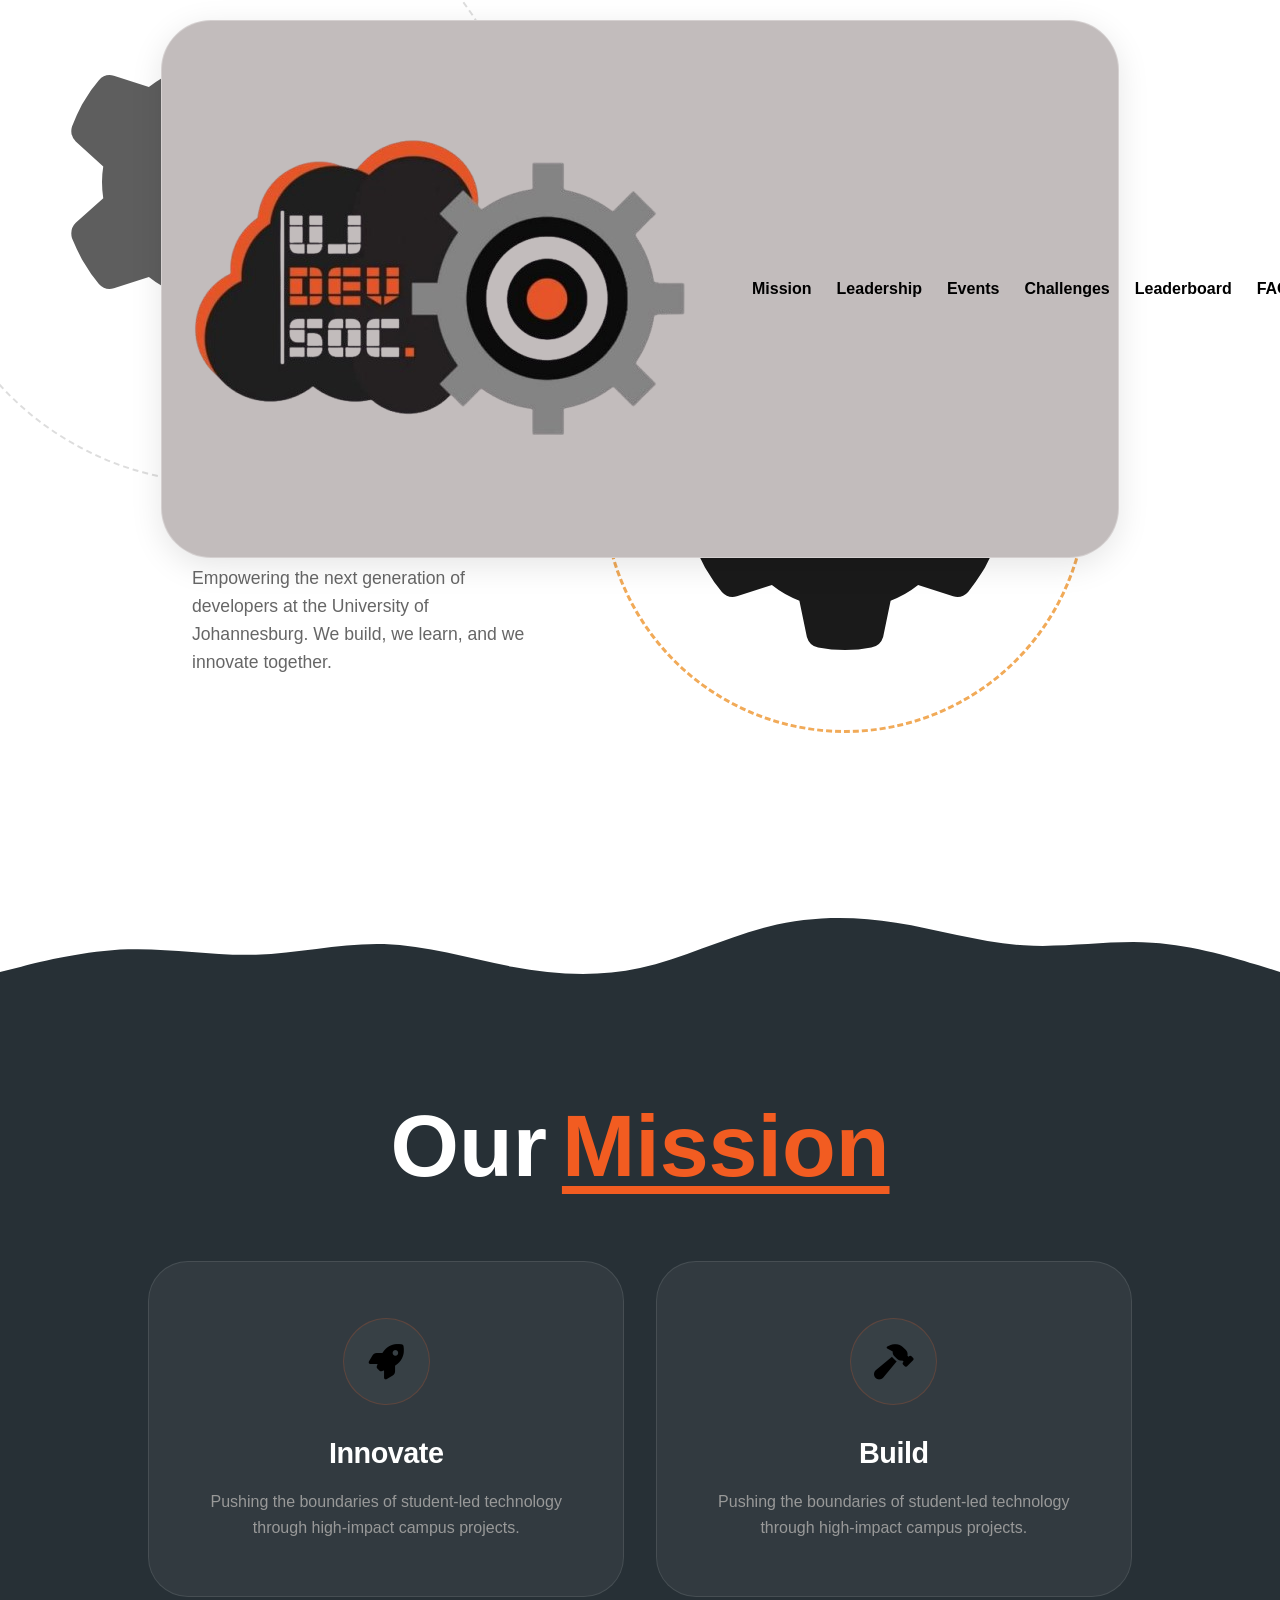
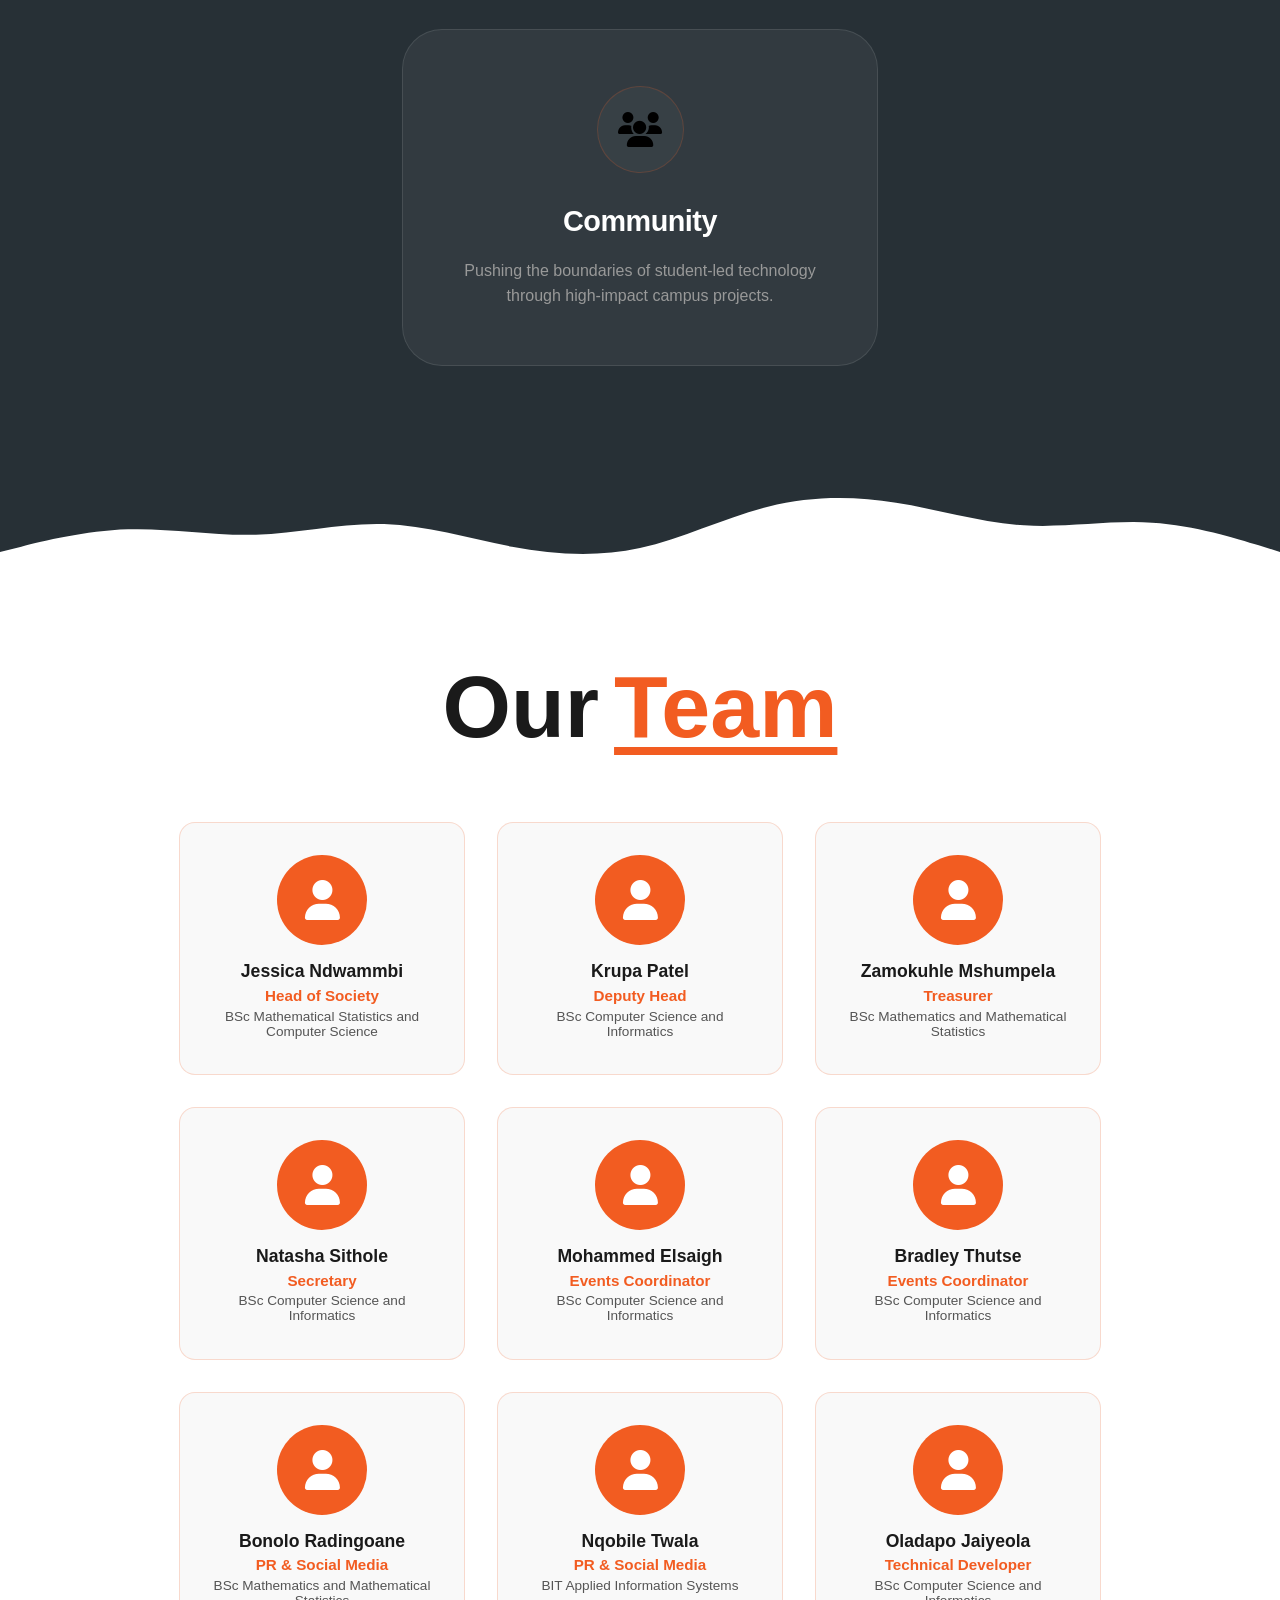
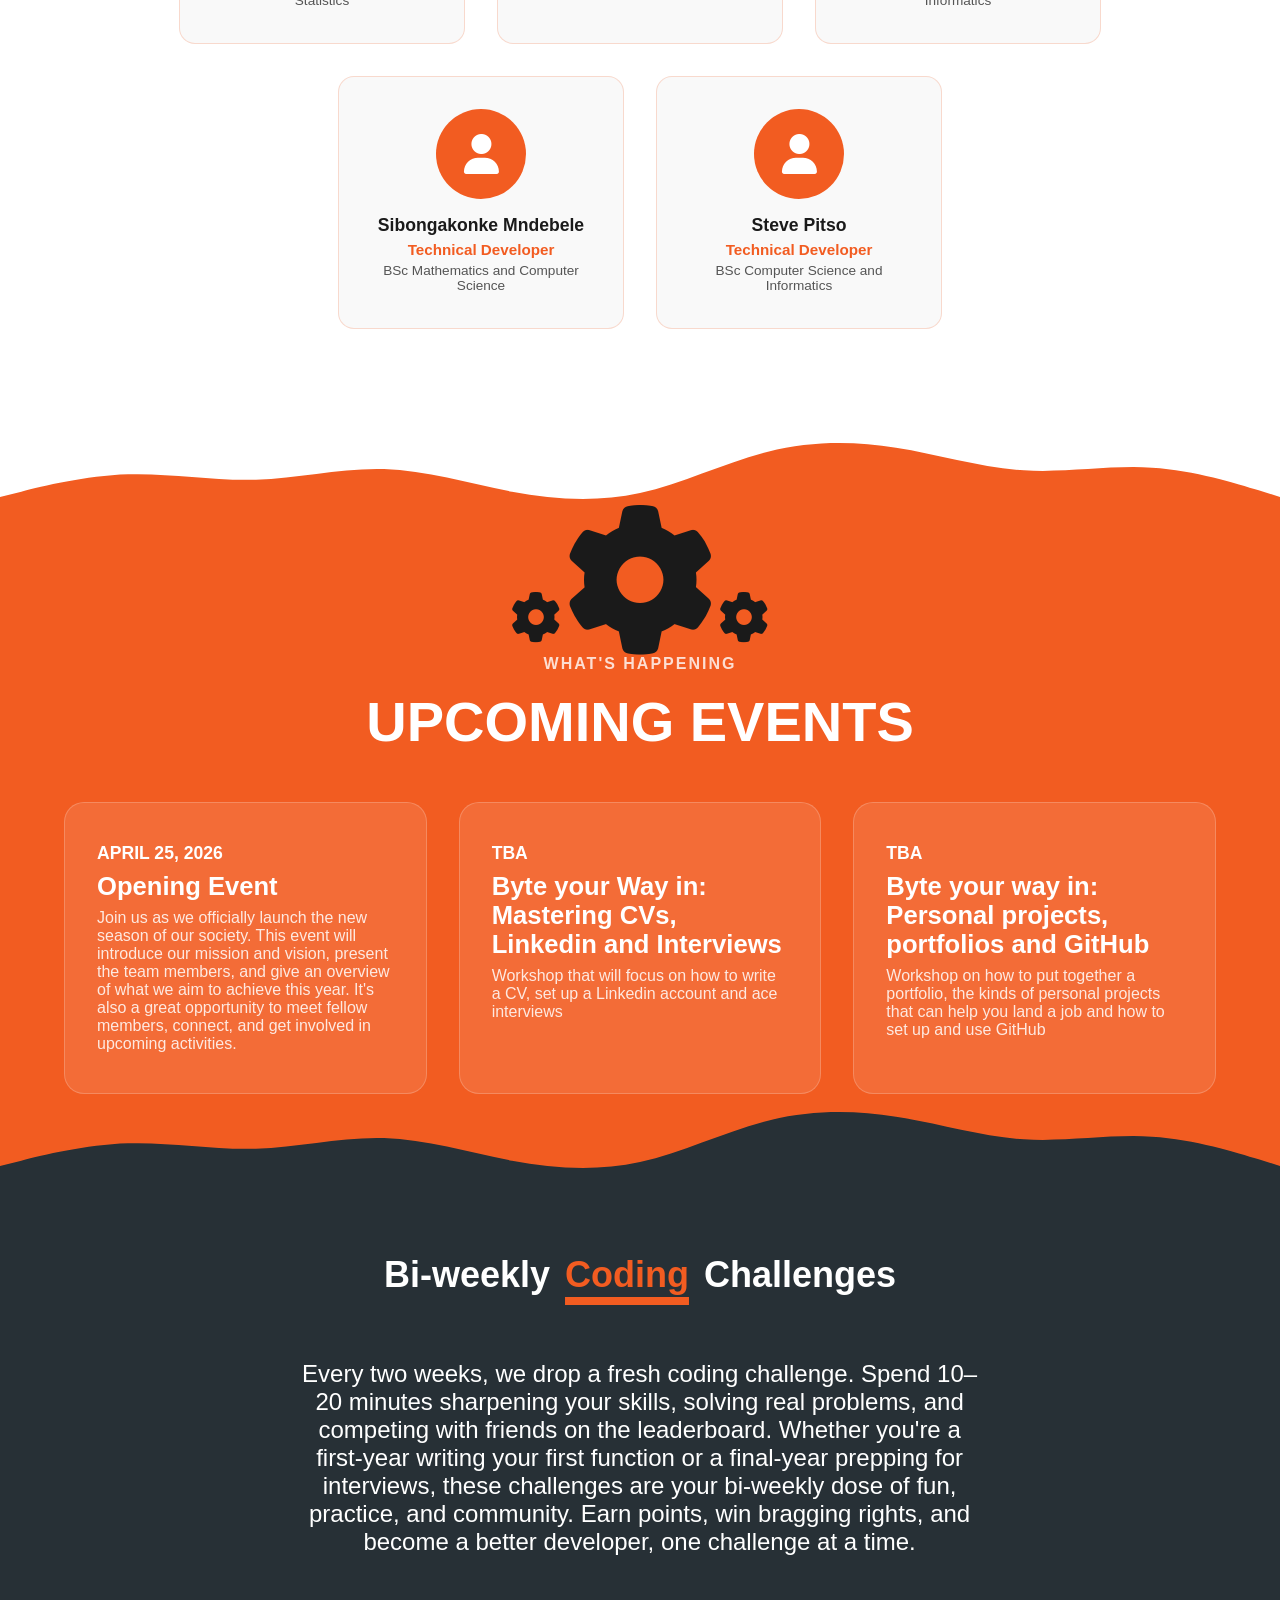
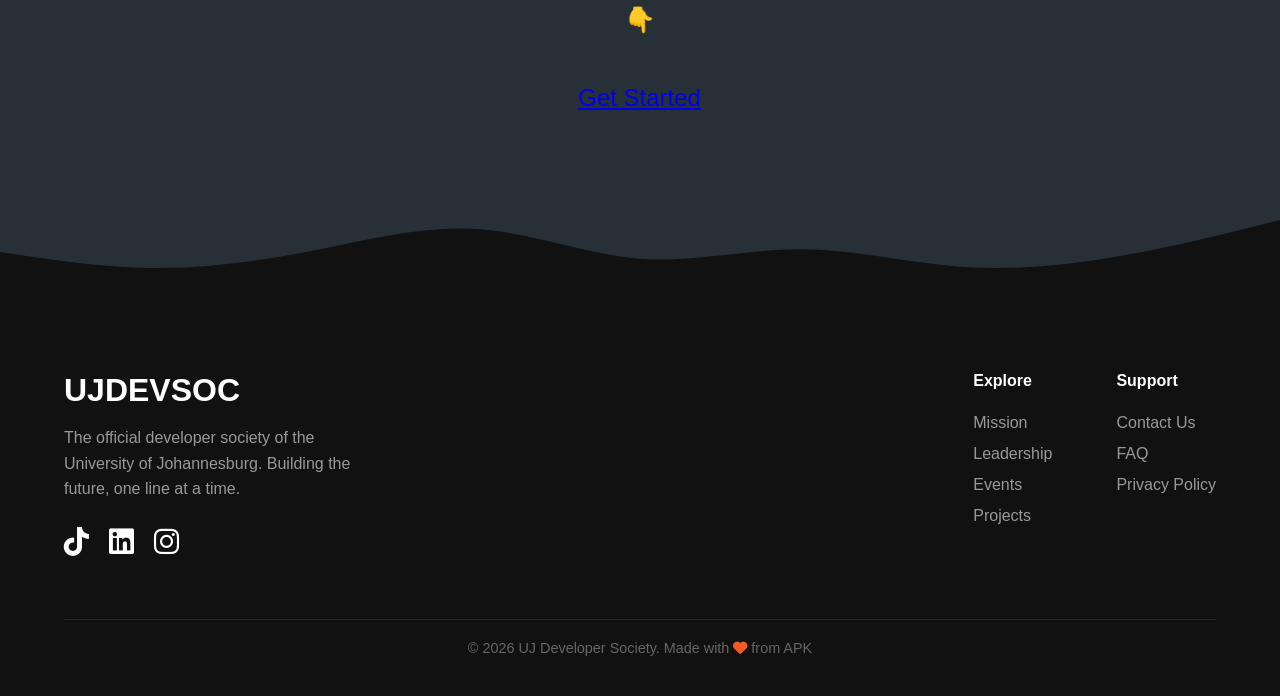
==== index.html @ db9f5141 "Move js files into js folder, fix mobile menu bug" ====
<!DOCTYPE html>
<html lang="en">
<head>
    <meta charset="UTF-8">
    <meta name="viewport" content="width=device-width, initial-scale=1.0">
    <link rel="stylesheet" href="style.css">
    <link rel="stylesheet" href="navbar.css">
    <link rel="stylesheet" href="ujds-gears-animation.css">
    <link rel="stylesheet" href="ujds-Scroll-Reveal.css">
    <link rel="stylesheet" href="https://cdnjs.cloudflare.com/ajax/libs/font-awesome/6.5.1/css/all.min.css">
    <title>Home | UJ Developer Society</title>
    <link rel="apple-touch-icon" sizes="180x180" href="./img/favicon/apple-touch-icon.png">
    <link rel="icon" type="image/png" sizes="32x32" href="./img/favicon/favicon-32x32.png">
    <link rel="icon" type="image/png" sizes="16x16" href="./img/favicon/favicon-16x16.png">
    <link rel="manifest" href="./img/favicon/site.webmanifest">
</head>
<body>
    <section class="hero-section">

        <div class="navbar-container">
            <nav class="nav-bar">
                <div class="logo">
                    <img class="logo-img" src="img/logo_bg.png">
                </div>
                <ul class="nav-links">
                    <li><a href="#mission">Mission</a></li>
                    <li><a href="#leadership">Leadership</a></li>
                    <li><a href="#events">Events</a></li>
                    <li><a href="#Challenges">Challenges</a></li>
                    <li><a href="leaderboard.html">Leaderboard</a></li>
                    <li><a href="#FAQ">FAQ</a></li>
                </ul>
                <div class="nav-btn-cta"><a href="https://forms.gle/LTPUjhzgAaWvZuCh8" target="_blank">Join Us</a></div>
                <div class="nav-toggle" id="navToggle" aria-label="Toggle navigation" aria-expanded="false">
                    <span></span>
                    <span></span>
                    <span></span>
                </div>
            </nav>
            <div class="mobile-menu" id="mobileMenu" aria-hidden="true">
                <a href="#mission">Mission</a>
                <a href="#leadership">Leadership</a>
                <a href="#events">Events</a>
                <a href="#Challenges">Challenges</a>
                <a href="leaderboard.html">Leaderboard</a>
                <a href="#FAQ">FAQ</a>
                <a href="https://forms.gle/LTPUjhzgAaWvZuCh8" target="_blank" class="mobile-cta">Join Us</a>
            </div>
        </div>

        <div class="hero-contents">
            <div class="gear-icon-one header-text-container reveal reveal-left reveal-delay-3">
                <div class="gear-icon-container-one spin-slow reverse">
                    <i class="fa-solid fa-gear fa-gear-one spin-fast"></i>
                </div>
            </div>

            <div class="header-text-container">
                <div class="headers">
                    <div class="header-text UJ header-text-container reveal reveal-left reveal-delay-2">UJ</div>
                    <div class="header-text DEV header-text-container reveal reveal-left reveal-delay-3">DEV</div>
                    <div class="header-text SEC header-text-container reveal reveal-left reveal-delay-4">SOC.</div>
                </div>
                <div class="paragraph-container header-text-container reveal reveal-bottom reveal-delay-2">
                    <p>
                        Empowering the next generation of developers at the University
                        of Johannesburg. We build, we learn, and we innovate together.
                    </p>
                </div>
            </div>

            <div class="gear-icon header-text-container reveal reveal-right reveal-delay-4">
                <div class="gear-icon-container spin-slow">
                    <i class="fa-solid fa-gear spin-slow"></i>
                </div>
            </div>
        </div>

    </section>

    <!-- Wave: Hero to Mission -->
    <div style="background:#ffffff; line-height:0; display:block; margin:0; padding:0;">
        <svg xmlns="http://www.w3.org/2000/svg" viewBox="0 0 1440 320" preserveAspectRatio="none" style="display:block; width:100%; height:80px;">
           <path fill="#273036" fill-opacity="1" d="M0,288L24,266.7C48,245,96,203,144,197.3C192,192,240,224,288,218.7C336,213,384,171,432,176C480,181,528,235,576,266.7C624,299,672,309,720,272C768,235,816,149,864,106.7C912,64,960,64,1008,90.7C1056,117,1104,171,1152,181.3C1200,192,1248,160,1296,170.7C1344,181,1392,235,1416,261.3L1440,288L1440,320L1416,320C1392,320,1344,320,1296,320C1248,320,1200,320,1152,320C1104,320,1056,320,1008,320C960,320,912,320,864,320C816,320,768,320,720,320C672,320,624,320,576,320C528,320,480,320,432,320C384,320,336,320,288,320C240,320,192,320,144,320C96,320,48,320,24,320L0,320Z">
           </path>        
        </svg>
    </div>


    
    <!-- Mission Section -->
    <section class="mission-section" id="mission">
        <div class="orange-ring-1"></div>
        <div class="title-container">
            <div class="OUR">Our</div>
            <div class="MISSION">Mission</div>
        </div>
        <div class="mission-container header-text-container reveal reveal-left reveal-delay-2">
            <div class="card-circle">
                <div class="rocket-icon-container"><i class="fas fa-rocket"></i></div>
                <h4 class="title-text-container">Innovate</h4>
                <p class="card-contents-text">Pushing the boundaries of student-led technology through high-impact campus projects.</p>
            </div>
            <div class="card-circle">
                <div class="rocket-icon-container"><i class="fas fa-hammer"></i></div>
                <h4 class="title-text-container">Build</h4>
                <p class="card-contents-text">Pushing the boundaries of student-led technology through high-impact campus projects.</p>
            </div>
            <div class="card-circle">
                <div class="rocket-icon-container"><i class="fas fa-users"></i></div>
                <h4 class="title-text-container">Community</h4>
                <p class="card-contents-text">Pushing the boundaries of student-led technology through high-impact campus projects.</p>
            </div>
        </div>
        <div class="orange-ring-2"></div>
    </section>

    <!-- Wave: Mission to Leadership -->
    <div style="background:#273036; line-height:0; display:block; margin:0; padding:0;">
        <svg xmlns="http://www.w3.org/2000/svg" viewBox="0 0 1440 320" preserveAspectRatio="none" style="display:block; width:100%; height:80px;">
           <path fill="#ffffff" fill-opacity="1" d="M0,288L24,266.7C48,245,96,203,144,197.3C192,192,240,224,288,218.7C336,213,384,171,432,176C480,181,528,235,576,266.7C624,299,672,309,720,272C768,235,816,149,864,106.7C912,64,960,64,1008,90.7C1056,117,1104,171,1152,181.3C1200,192,1248,160,1296,170.7C1344,181,1392,235,1416,261.3L1440,288L1440,320L1416,320C1392,320,1344,320,1296,320C1248,320,1200,320,1152,320C1104,320,1056,320,1008,320C960,320,912,320,864,320C816,320,768,320,720,320C672,320,624,320,576,320C528,320,480,320,432,320C384,320,336,320,288,320C240,320,192,320,144,320C96,320,48,320,24,320L0,320Z"></path>
        </svg>
    </div>

    <!-- Leadership Section -->
    <section class="leadership-section" id="leadership">
        <div class="title-container">
            <div class="OUR-DARK">Our</div>
            <div class="MISSION">Team</div>
        </div>
        <div class="leadership-grid">
            <div class="leader-card">
                <div class="leader-avatar"><i class="fas fa-user"></i></div>
                <h3 class="leader-name">Jessica Ndwammbi</h3>
                <p class="leader-role">Head of Society</p>
                <p class="leader-degree">BSc Mathematical Statistics and Computer Science</p>
            </div>
            <div class="leader-card">
                <div class="leader-avatar"><i class="fas fa-user"></i></div>
                <h3 class="leader-name">Krupa Patel</h3>
                <p class="leader-role">Deputy Head</p>
                <p class="leader-degree">BSc Computer Science and Informatics</p>
            </div>
            <div class="leader-card">
                <div class="leader-avatar"><i class="fas fa-user"></i></div>
                <h3 class="leader-name">Zamokuhle Mshumpela</h3>
                <p class="leader-role">Treasurer</p>
                <p class="leader-degree">BSc Mathematics and Mathematical Statistics</p>
            </div>
            <div class="leader-card">
                <div class="leader-avatar"><i class="fas fa-user"></i></div>
                <h3 class="leader-name">Natasha Sithole</h3>
                <p class="leader-role">Secretary</p>
                <p class="leader-degree">BSc Computer Science and Informatics</p>
            </div>
            <div class="leader-card">
                <div class="leader-avatar"><i class="fas fa-user"></i></div>
                <h3 class="leader-name">Mohammed Elsaigh</h3>
                <p class="leader-role">Events Coordinator</p>
                <p class="leader-degree">BSc Computer Science and Informatics</p>
            </div>
            <div class="leader-card">
                <div class="leader-avatar"><i class="fas fa-user"></i></div>
                <h3 class="leader-name">Bradley Thutse</h3>
                <p class="leader-role">Events Coordinator</p>
                <p class="leader-degree">BSc Computer Science and Informatics</p>
            </div>
            <div class="leader-card">
                <div class="leader-avatar"><i class="fas fa-user"></i></div>
                <h3 class="leader-name">Bonolo Radingoane</h3>
                <p class="leader-role">PR & Social Media</p>
                <p class="leader-degree">BSc Mathematics and Mathematical Statistics</p>
            </div>
            <div class="leader-card">
                <div class="leader-avatar"><i class="fas fa-user"></i></div>
                <h3 class="leader-name">Nqobile Twala</h3>
                <p class="leader-role">PR & Social Media</p>
                <p class="leader-degree">BIT Applied Information Systems</p>
            </div>
            <div class="leader-card">
                <div class="leader-avatar"><i class="fas fa-user"></i></div>
                <h3 class="leader-name">Oladapo Jaiyeola</h3>
                <p class="leader-role">Technical Developer</p>
                <p class="leader-degree">BSc Computer Science and Informatics</p>
            </div>
            <div class="leader-card">
                <div class="leader-avatar"><i class="fas fa-user"></i></div>
                <h3 class="leader-name">Sibongakonke Mndebele</h3>
                <p class="leader-role">Technical Developer</p>
                <p class="leader-degree">BSc Mathematics and Computer Science</p>
            </div>
            <div class="leader-card">
                <div class="leader-avatar"><i class="fas fa-user"></i></div>
                <h3 class="leader-name">Steve Pitso</h3>
                <p class="leader-role">Technical Developer</p>
                <p class="leader-degree">BSc Computer Science and Informatics</p>
            </div>
        </div>
    </section>

    <!-- Wave: Leadership to Events -->
    <div style="background:#ffffff; line-height:0; display:block; margin:0; padding:0;">
        <svg xmlns="http://www.w3.org/2000/svg" viewBox="0 0 1440 320" preserveAspectRatio="none" style="display:block; width:100%; height:80px;">
            <path fill="#f25c21" fill-opacity="1" d="M0,288L24,266.7C48,245,96,203,144,197.3C192,192,240,224,288,218.7C336,213,384,171,432,176C480,181,528,235,576,266.7C624,299,672,309,720,272C768,235,816,149,864,106.7C912,64,960,64,1008,90.7C1056,117,1104,171,1152,181.3C1200,192,1248,160,1296,170.7C1344,181,1392,235,1416,261.3L1440,288L1440,320L1416,320C1392,320,1344,320,1296,320C1248,320,1200,320,1152,320C1104,320,1056,320,1008,320C960,320,912,320,864,320C816,320,768,320,720,320C672,320,624,320,576,320C528,320,480,320,432,320C384,320,336,320,288,320C240,320,192,320,144,320C96,320,48,320,24,320L0,320Z"></path>       
         </svg>
    </div>


      

    <!-- Events Section -->
    <section class="events-section" id="events">
        <i class="fa-solid fa-gear event-gear gear-sm spin-fast"></i>
        <i class="fa-solid fa-gear event-gear gear-md spin-fast"></i>
        <i class="fa-solid fa-gear event-gear gear-sm spin-fast"></i>

        <span class="section-tag">What's happening</span>
        <h2 style="font-size: 3.5rem; font-weight: 900; margin-bottom: 1rem;">UPCOMING EVENTS</h2>

        <div class="events-grid header-text-container reveal reveal-right reveal-delay-2">
            <div class="event-card">
                <p class="event-date">APRIL 25, 2026</p>
                <h3 class="event-title">Opening Event</h3>
                <p class="event-description">Join us as we officially launch the new season of our society. This event will introduce our mission and vision, present the team members, and give an overview of what we aim to achieve this year. It's also a great opportunity to meet fellow members, connect, and get involved in upcoming activities.</p>
            </div>
            <div class="event-card">
                <p class="event-date">TBA</p>
                <h3 class="event-title">Byte your Way in: Mastering CVs, Linkedin and Interviews</h3>
                <p class="event-description">Workshop that will focus on how to write a CV, set up a Linkedin account and ace interviews</p>
            </div>
            <div class="event-card">
                <p class="event-date">TBA</p>
                <h3 class="event-title">Byte your way in: Personal projects, portfolios and GitHub</h3>
                <p class="event-description">Workshop on how to put together a portfolio, the kinds of personal projects that can help you land a job and how to set up and use GitHub</p>
            </div>
        </div>
    </section>

    <!-- Wave: Events to Projects -->
    <div style="background:#f25c21; line-height:0; display:block; margin:0; padding:0;">
        <svg xmlns="http://www.w3.org/2000/svg" viewBox="0 0 1440 320" preserveAspectRatio="none" style="display:block; width:100%; height:80px;">
            <path fill="#273036" fill-opacity="1" d="M0,288L24,266.7C48,245,96,203,144,197.3C192,192,240,224,288,218.7C336,213,384,171,432,176C480,181,528,235,576,266.7C624,299,672,309,720,272C768,235,816,149,864,106.7C912,64,960,64,1008,90.7C1056,117,1104,171,1152,181.3C1200,192,1248,160,1296,170.7C1344,181,1392,235,1416,261.3L1440,288L1440,320L1416,320C1392,320,1344,320,1296,320C1248,320,1200,320,1152,320C1104,320,1056,320,1008,320C960,320,912,320,864,320C816,320,768,320,720,320C672,320,624,320,576,320C528,320,480,320,432,320C384,320,336,320,288,320C240,320,192,320,144,320C96,320,48,320,24,320L0,320Z">
            </path>
        </svg>
    </div>

    <!-- Projects Section -->
    <section class="projects-section" id="Challenges" >
        <div class="title-container" style="font-size: 36px;">
            <div class="OUR">Bi-weekly</div>
            <div class="MISSION">Coding</div>
            <div class="OUR">Challenges</div>
        </div>
     
        <div class="projects-container header-text-container reveal reveal-left reveal-delay-2" style="max-width: 60%; margin: 0 auto;">

            <div style="font-size: 24px; color: #ffffff; display: flex; flex-direction: column; 
                justify-content: center;
                align-items: center; text-align: center; gap: 50px">


            <p>
                Every two weeks, we drop a fresh coding challenge. Spend 10–20 minutes sharpening your skills, solving real problems, and competing with friends on the leaderboard. Whether you're a first-year writing your first function or a final-year prepping for interviews, these challenges are your bi-weekly dose of fun, practice, and community. Earn points, win bragging rights, and become a better developer, one challenge at a time.
            </p>
                
            <div  class="pointerEmoji">
                👇
            </div>
            <a href="https://docs.google.com/forms/d/e/1FAIpQLSfzNcE98nJRLOCThQF3g5Jb6enOGE-xSGKDbOO_AIT1IdIsLg/viewform?usp=header" class="project-btn">Get Started</a>
        </div>
    </section>

    <!-- Wave : Projects to Footer -->
    <div style="background:#273036; line-height:0; display:block; margin:0; padding:0;">
        <svg xmlns="http://www.w3.org/2000/svg" viewBox="0 0 1440 320" preserveAspectRatio="none" style="display:block; width:100%; height:80px;">
            <path fill="#111" fill-opacity="1" d="M0,160L30,176C60,192,120,224,180,224C240,224,300,192,360,149.3C420,107,480,53,540,69.3C600,85,660,171,720,186.7C780,203,840,149,900,149.3C960,149,1020,203,1080,218.7C1140,235,1200,213,1260,176C1320,139,1380,85,1410,58.7L1440,32L1440,320L1410,320C1380,320,1320,320,1260,320C1200,320,1140,320,1080,320C1020,320,960,320,900,320C840,320,780,320,720,320C660,320,600,320,540,320C480,320,420,320,360,320C300,320,240,320,180,320C120,320,60,320,30,320L0,320Z">
            </path>
        </svg>
    </div>




    <!-- Footer -->
    <footer class="footer-section">
        <div class="footer-content">
            <div class="footer-logo-side">
                <h2>UJDEVSOC</h2>
                <p style="max-width: 300px; color: #999; line-height: 1.6;">
                    The official developer society of the University of Johannesburg. Building the future, one line at a time.
                </p>
                <div class="social-links">
                    <a href="https://www.tiktok.com/@ujdevsoc" target="_blank"><i class="fab fa-tiktok"></i></a>
                    <a href="https://www.linkedin.com/company/uj-developerss-society/" target="_blank"><i class="fab fa-linkedin"></i></a>
                    <a href="https://www.instagram.com/ujdevsoc?igsh=dWV1ZWF1azd4Z3Yx" target="_blank"><i class="fab fa-instagram"></i></a>
                </div>
            </div>
            <div style="display: flex; gap: 4rem;">
                <div>
                    <h4 style="margin-bottom: 1.5rem;">Explore</h4>
                    <ul style="list-style: none; color: #999; display: grid; gap: 0.8rem;">
                        <li><a href="#mission" style="color:#999; text-decoration:none;">Mission</a></li>
                        <li><a href="#leadership" style="color:#999; text-decoration:none;">Leadership</a></li>
                        <li><a href="#events" style="color:#999; text-decoration:none;">Events</a></li>
                        <li><a href="#projects" style="color:#999; text-decoration:none;">Projects</a></li>
                    </ul>
                </div>
                <div>
                    <h4 style="margin-bottom: 1.5rem;">Support</h4>
                    <ul style="list-style: none; color: #999; display: grid; gap: 0.8rem;">
                        <li>Contact Us</li>
                        <li>FAQ</li>
                        <li>Privacy Policy</li>
                    </ul>
                </div>
            </div>
        </div>
        <div class="footer-bottom">
            <p>&copy; 2026 UJ Developer Society. Made with <i class="fas fa-heart" style="color:var(--ujds-orange-typ-I)"></i> from APK</p>
        </div>
    </footer>

    <script src="js/main.js"></script>
</body>
</html>
---- style.css ----
:root {
    --main-background: #ffff;
    --secondary-background-I: #f37e26;
    --secondary-background-II: #1a1a1a;
    --Tertiary-background-III: #c2bcbc;
    --ujds-orange-typ-I: #f25c21;
    --ujds-orange-typ-II: #f49e4e;
    --ujds-black-typ-I: #4e3d3d;
    --ujds-grey-typ-I: #808080;
    --ujds-grey-typ-II: #273036;
    --ujds-font-color-I: #ffff;
}

* {
    padding: 0;
    margin: 0;
    font-family: sans-serif;
}

body {
    font-family: 'Space+Grotesk', sans-serif;
    margin: 0;
    overflow-x: hidden;
    scroll-behavior: smooth;
}

/* Hero Section */
.hero-section {
    display: flex;
    align-items: center;
    justify-content: center;
    flex-direction: column;
    height: 100vh;
    width: 100%;
    background-color: var(--main-background);
    position: relative;
}

.hero-contents {
    display: flex;
    align-items: center;
    justify-content: space-between;
    width: 70%;
    max-width: 1200px;
    margin-top: 5rem;
    gap: 4rem;
}

.header-text-container .header-text {
    margin-left: 10px;
    font-size: 90px;
    font-weight: bold;
    line-height: 0.85;
    text-transform: uppercase;
}

.UJ, .DEV { color: var(--ujds-orange-typ-I); }
.SEC { color: #000000; }

.paragraph-container {
    margin-top: 2rem;
    max-width: 450px;
    color: #666;
    font-size: 1.1rem;
    line-height: 1.6;
}

.gear-icon-one {
    position: absolute;
    top: -120px;
    left: -80px;
    z-index: 0;
}

.gear-icon-container-one {
    position: relative;
    width: 450px;
    height: 450px;
    display: flex;
    align-items: center;
    justify-content: center;
    border: 2px dashed #ddd;
    border-radius: 50%;
    animation: spin-slow 60s linear infinite;
}

.fa-gear-one {
    font-size: 200px;
    color: var(--ujds-orange-typ-I);
    opacity: 0.7;
    display: flex;
    align-items: center;
    justify-content: center;
}

@media (max-width: 1020px) {
    .gear-icon-container-one { width: 300px; height: 300px; }
    .fa-gear-one { font-size: 150px; }
}

@media (min-width: 1100px) {
    .gear-icon-container-one { width: 600px; height: 600px; }
    .fa-gear-one { font-size: 300px; }
}

.gear-icon {
    position: relative;
    flex-shrink: 0;
    z-index: 2;
}

.gear-icon-container {
    position: relative;
    width: 480px;
    height: 480px;
    display: flex;
    align-items: center;
    justify-content: center;
    border: 3px dashed rgb(241, 170, 88);
    border-radius: 50%;
    animation: spin-slow 50s linear infinite reverse;
}

.fa-gear {
    font-size: clamp(200px, 25vw, 320px);
    color: #1a1a1a;
    display: flex;
    align-items: center;
    justify-content: center;
    animation: spin-slow 15s linear infinite;
}

/* Mission Section */
.wave-bottom {
    width: 100%;
    line-height: 0;
    margin-top: -1px;
}

.orb {
    position: absolute;
    border-radius: 50%;
    filter: blur(80px);
    z-index: 1;
    opacity: 0.15;
    pointer-events: none;
}

.mission-section {
    display: flex;
    flex-direction: column;
    align-items: center;
    justify-content: center;
    background-color: var(--ujds-grey-typ-II);
    width: 100%;
    min-height: 100vh;
    padding: 100px 0;
    position: relative;
    overflow: hidden;
}

.title-container {
    display: flex;
    flex-direction: row;
    flex-wrap: wrap;
    justify-content: center;
    gap: 15px;
    width: 100%;
    font-size: clamp(3rem, 8vw, 5.5rem);
    font-weight: 700;
    margin-bottom: 4rem;
    z-index: 3;
}

.OUR { color: white; }
.OUR-DARK { color: #1a1a1a; }
.MISSION {
    color: var(--ujds-orange-typ-I);
    text-decoration: underline;
    text-underline-offset: 10px;
    text-decoration-thickness: 8px;
}

.mission-container {
    display: flex;
    flex-direction: row;
    flex-wrap: wrap;
    justify-content: center;
    align-items: stretch;
    gap: 2rem;
    width: 80%;
    max-width: 1200px;
    z-index: 3;
}

.card-circle {
    background: rgba(255,255,255,0.05);
    padding: 3.5rem 2rem;
    border-radius: 40px;
    border: 1px solid rgba(255,255,255,0.1);
    transition: all 0.4s cubic-bezier(0.175, 0.885, 0.32, 1.275);
    width: 40%;
    text-align: center;
    display: flex;
    flex-direction: column;
    align-items: center;
    position: relative;
}

.card-circle:hover {
    transform: translateY(-15px);
    border-color: var(--brand-orange);
    border-radius: 80px;
    background: rgba(255,255,255,0.08);
    box-shadow: 0 25px 50px rgba(0,0,0,0.5);
}

.rocket-icon-container {
    width: 85px;
    height: 85px;
    background: rgba(255, 255, 255, 0.03);
    border-radius: 50%;
    display: flex;
    align-items: center;
    justify-content: center;
    font-size: 2.2rem;
    color: var(--brand-orange);
    margin-bottom: 2rem;
    transition: all 0.4s ease;
    border: 1px solid rgba(242, 92, 33, 0.2);
}

.card-circle:hover .rocket-icon-container {
    background: var(--brand-orange);
    color: white;
    transform: scale(1.1) rotate(10deg);
}

.title-text-container {
    font-size: 1.8rem;
    font-weight: 800;
    margin-bottom: 1.2rem;
    color: white;
    letter-spacing: -0.5px;
}

.card-contents-text {
    color: #999;
    line-height: 1.6;
    font-size: 1rem;
}

.text-container {
    position: relative;
    display: flex;
    flex-direction: column;
    align-items: center;
    margin-top: 5rem;
    z-index: 2;
}

.mission-btn-cta::after {
    content: 'JOIN OUR COMMUNITY';
    display: inline-block;
    background: var(--ujds-orange-typ-I);
    color: white;
    padding: 1.2rem 3.5rem;
    border-radius: 100px;
    font-weight: 800;
    letter-spacing: 1px;
    cursor: pointer;
    transition: 0.3s;
    border: 2px solid var(--ujds-orange-typ-I);
}

.mission-btn-cta:hover::after {
    background: transparent;
    transform: translateY(-3px);
    box-shadow: 0 10px 25px rgba(242, 92, 33, 0.3);
}

@media (max-width: 1024px) {
    .mission-container {
        flex-direction: row;
        justify-content: center;
    }
}

@media (max-width: 768px) {
    .title-container {
        flex-direction: column;
        align-items: center;
        text-align: center;
    }
    .card-circle {
        width: 80%;
        max-width: 400px;
    }
    .mission-container {
        flex-direction: column;
        align-items: center;
    }
    .events-section {
        width: 200%;
    }
    .gear-icon {
        position: relative;
        flex-shrink: 0;
        z-index: 2;
    }
    .gear-icon-container {
        width: 100px;
        height: 100px;
        border: 3px dashed rgb(241, 170, 88);
        border-radius: 50%;
        animation: spin-slow 50s linear infinite reverse;
    }
    .fa-gear {
        font-size: 90px;
        color: #1a1a1a;
        animation: spin-slow 15s linear infinite;
    }
}

/* Events Section */
.events-section {
    background: var(--ujds-orange-typ-I);
    text-align: center;
    color: white;
    width: 100%;
    padding-right: 0;
}

.section-tag {
    color: rgba(255, 255, 255, 0.8);
    font-weight: 700;
    text-transform: uppercase;
    letter-spacing: 2px;
    display: block;
    margin-bottom: 1rem;
}

.events-grid {
    display: grid;
    grid-template-columns: repeat(auto-fit, minmax(300px, 1fr));
    gap: 2rem;
    margin-top: 3rem;
    max-width: 1200px;
    margin-left: auto;
    margin-right: auto;
    width: 90%;
}

.event-card {
    background: rgba(255, 255, 255, 0.1);
    padding: 2.5rem 2rem;
    border-radius: 20px;
    text-align: left;
    border: 1px solid rgba(255, 255, 255, 0.2);
    transition: 0.3s;
    backdrop-filter: blur(10px);
}

.event-card:hover {
    transform: translateY(-10px);
    background: rgba(255, 255, 255, 1);
    border-color: white;
}

.event-card:hover .event-date,
.event-card:hover .event-title,
.event-card:hover .event-description {
    color: #1a1a1a;
}

.event-date { font-weight: 800; color: white; font-size: 1.1rem; transition: 0.3s; }
.event-title { margin: 0.5rem 0; color: white; font-size: 1.6rem; font-weight: 800; transition: 0.3s; }
.event-description { color: rgba(255, 255, 255, 0.85); transition: 0.3s; }

/* Projects Section */
.projects-section {
    background-color: #273036 !important;
    padding: 80px 5% 100px;
    text-align: center;
    width: 100%;
    box-sizing: border-box;
}

.projects-grid {
    display: grid;
    grid-template-columns: repeat(auto-fit, minmax(280px, 1fr));
    gap: 2rem;
    max-width: 1100px;
    margin: 0 auto;
}

.project-card {
    background: rgba(255, 255, 255, 0.05);
    border: 1px solid rgba(255, 255, 255, 0.1);
    border-radius: 20px;
    overflow: hidden;
    transition: transform 0.3s ease, box-shadow 0.3s ease, border-color 0.3s ease;
    text-align: left;
}

.project-card:hover {
    transform: translateY(-10px);
    box-shadow: 0 20px 40px rgba(0, 0, 0, 0.4);
    border-color: var(--ujds-orange-typ-I);
}

.project-banner {
    background: linear-gradient(135deg, #0a0a1a, #1a0a2e);
    height: 160px;
    display: flex;
    align-items: center;
    justify-content: center;
    position: relative;
    overflow: hidden;
}

.project-banner-stars {
    position: absolute;
    inset: 0;
    background-image:
        radial-gradient(1.5px 1.5px at 15% 25%, rgba(255,255,255,0.9) 0%, transparent 100%),
        radial-gradient(1px 1px at 55% 15%, rgba(255,255,255,0.8) 0%, transparent 100%),
        radial-gradient(1.5px 1.5px at 78% 55%, rgba(255,255,255,0.9) 0%, transparent 100%),
        radial-gradient(1px 1px at 38% 68%, rgba(255,255,255,0.6) 0%, transparent 100%),
        radial-gradient(1.5px 1.5px at 8% 78%, rgba(255,255,255,0.5) 0%, transparent 100%),
        radial-gradient(1px 1px at 90% 30%, rgba(255,255,255,0.7) 0%, transparent 100%),
        radial-gradient(1.5px 1.5px at 65% 80%, rgba(255,255,255,0.4) 0%, transparent 100%),
        radial-gradient(1px 1px at 30% 45%, rgba(255,255,255,0.6) 0%, transparent 100%);
}

.project-banner-icon {
    font-size: 3.5rem;
    z-index: 1;
}

.project-live-badge {
    position: absolute;
    top: 12px;
    right: 12px;
    background: var(--ujds-orange-typ-I);
    color: white;
    font-size: 11px;
    font-weight: 800;
    padding: 4px 12px;
    border-radius: 20px;
    letter-spacing: 1.5px;
    z-index: 2;
}

.project-body {
    padding: 1.6rem;
}

.project-name {
    color: white;
    font-size: 1.4rem;
    font-weight: 800;
    margin-bottom: 0.5rem;
}

.project-desc {
    color: #999;
    font-size: 0.92rem;
    line-height: 1.65;
    margin-bottom: 1.2rem;
}

.project-tags {
    display: flex;
    flex-wrap: wrap;
    gap: 6px;
    margin-bottom: 1.4rem;
}

.project-tag {
    background: rgba(242, 92, 33, 0.15);
    color: var(--ujds-orange-typ-II);
    font-size: 0.75rem;
    font-weight: 600;
    padding: 4px 12px;
    border-radius: 20px;
    border: 1px solid rgba(242, 92, 33, 0.3);
}

.project-link {
    display: inline-block;
    background: var(--ujds-orange-typ-I);
    color: white;
    text-decoration: none;
    padding: 0.65rem 1.5rem;
    border-radius: 50px;
    font-size: 0.88rem;
    font-weight: 800;
    letter-spacing: 0.5px;
    transition: background 0.2s ease, transform 0.2s ease;
}

.project-link:hover {
    background: #d44c18;
    transform: translateY(-2px);
}

.project-placeholder {
    background: rgba(255, 255, 255, 0.02);
    border: 1px dashed rgba(255, 255, 255, 0.12);
    border-radius: 20px;
    min-height: 340px;
    display: flex;
    flex-direction: column;
    align-items: center;
    justify-content: center;
    gap: 0.8rem;
}

.project-placeholder-icon {
    font-size: 2.5rem;
    color: rgba(255, 255, 255, 0.15);
    font-weight: 300;
}

.project-placeholder p {
    font-size: 0.9rem;
    color: rgba(255, 255, 255, 0.15);
    margin: 0;
}

/* Footer */
.footer-section {
    background: #111;
    color: white;
    padding: 80px 5% 40px;
}

.footer-content {
    display: flex;
    justify-content: space-between;
    flex-wrap: wrap;
    max-width: 1200px;
    margin: 0 auto;
    gap: 3rem;
}

.footer-logo-side h2 { font-size: 2rem; font-weight: 900; margin-bottom: 1rem; }

.social-links {
    display: flex;
    gap: 20px;
    margin-top: 1.5rem;
}

.social-links a {
    color: white;
    font-size: 1.8rem;
    transition: 0.3s;
}

.social-links a:hover { color: var(--ujds-orange-typ-I); transform: translateY(-5px); }

.footer-bottom {
    margin-top: 60px;
    padding-top: 20px;
    border-top: 1px solid rgba(255,255,255,0.1);
    text-align: center;
    color: #666;
    font-size: 0.9rem;
}

.wave-bottom { line-height: 0; margin-top: -2px; }

/* Leadership Section */
.leadership-section {
    padding: 6rem 2rem;
    background: #ffffff;
    text-align: center;
}

.leadership-grid {
    display: flex;
    flex-wrap: wrap;
    justify-content: center;
    gap: 2rem;
    margin-top: 3rem;
}

.leader-card {
    background: #f9f9f9;
    border-radius: 16px;
    padding: 2rem;
    width: 220px;
    transition: transform 0.3s ease, box-shadow 0.3s ease;
    border: 1px solid #f25c2133;
}

.leader-card:hover {
    transform: translateY(-8px);
    box-shadow: 0 12px 30px rgba(242, 92, 33, 0.2);
}

.leader-avatar {
    width: 90px;
    height: 90px;
    border-radius: 50%;
    background: #f25c21;
    display: flex;
    align-items: center;
    justify-content: center;
    margin: 0 auto 1rem;
    font-size: 2.5rem;
    color: white;
}

.leader-name {
    color: #1a1a1a;
    font-size: 1.1rem;
    font-weight: 700;
    margin-bottom: 0.3rem;
}

.leader-role {
    color: #f25c21;
    font-weight: 600;
    font-size: 0.95rem;
    margin-bottom: 0.3rem;
}

.leader-degree {
    color: #555;
    font-size: 0.85rem;
    margin-bottom: 0.2rem;
}

.leader-year {
    color: #555;
    font-size: 0.85rem;
}
---- navbar.css ----
.nav-bar{
 position: fixed;
 top:20px;
 left: 50%;
 transform: translateX(-50%);
 z-index: 4;

 background-color: var(--Tertiary-background-III);

  display: flex;
  justify-content: space-between;
  gap: 180px;
  align-items: center;
  padding: 15px 30px;

  border-radius: 50px;
  border: 1px solid rgb(255,255,255,0.3);
  box-shadow: 0 8px 32px rgb(0, 0, 0,0.1);
  
  width: 50vw;
}

.nav-links{
   list-style: none;
   display: flex;
   gap: 25px;
}

.nav-links a{
    text-decoration: none;
    color: var(--ujds-font-color);
    font-weight: 700;
    transition: color 0.3s;
}

.logo {
    font-weight: 800;
    font-size: 1.4rem;
    color: #1a1a1a;
    letter-spacing: -1px;
}

.nav-links a:hover { color: var(--ujds-orange-typ-I); }

.nav-btn-cta a {
    text-decoration: none;
    display: flex;
    justify-content: center;
    align-items: center;
    width: 110px;
    height: 40px;
    border-radius: 50px;
    background-color: var(--ujds-orange-typ-I);
    color: white;
    font-weight: 700;
    transition: 0.3s;
}

/* Hamburger button (hidden on desktop). */
.nav-toggle {
    display: none;
    width: 36px;
    height: 28px;
    flex-direction: column;
    justify-content: space-between;
    cursor: pointer;
    z-index: 10;
}

.nav-toggle span {
    display: block;
    height: 4px;
    width: 100%;
    background: var(--ujds-font-color-I, #111);
    border-radius: 999px;
    transition: transform 0.3s ease, opacity 0.3s ease;
}

.nav-toggle.active span:nth-child(1) { transform: translateY(10px) rotate(45deg); }
.nav-toggle.active span:nth-child(2) { opacity: 0; }
.nav-toggle.active span:nth-child(3) { transform: translateY(-10px) rotate(-45deg); }

/* Mobile menu overlay */
.mobile-menu {
    position: fixed;
    inset: 0;
    background: rgba(15,15,15,0.95);
    display: flex;
    justify-content: center;
    align-items: center;
    flex-direction: column;
    gap: 30px;
    transform: translateY(-100%);
    opacity: 0;
    transition: transform 0.3s ease, opacity 0.3s ease;
    pointer-events: none;
    z-index: 9;
}

.mobile-menu.show {
    transform: translateY(0);
    opacity: 1;
    pointer-events: auto;
}

.mobile-menu a {
    color: #fff;
    font-size: 1.5rem;
    font-weight: 700;
    text-decoration: none;
}

.mobile-menu .mobile-cta {
    margin-top: 8px;
}




    @media (max-width: 1020px) {
        .nav-bar {
            width: 40vw;
            left: 50%;
            transform: translateX(-50%);
            padding: 12px 16px;
            gap: 12px;
            border-radius: 30px;
        }

        .nav-links {
            display: none;
        }

        .nav-btn-cta {
            display: none;
        }

        .nav-toggle {
            display: flex;
        }

       .gear-icon-container{
            width: 230px;
            height: 230px;

       }
        .gear-icon{
            position: absolute;
            top: 80vh;
            left: 0;
        }
    }

        @media (max-width: 1069px) {
        .nav-bar {
            width: 40vw;
            left: 50%;
            transform: translateX(-50%);
            padding: 12px 16px;
            gap: 12px;
            border-radius: 30px;
        }

        .nav-links {
            display: none;
        }

        .nav-btn-cta {
            display: none;
        }

        .nav-toggle {
            display: flex;
        }
    }

    @media (min-width: 1070px) {
        .nav-bar {
            width: 70vw;
            gap: 60px;
        }
    }
---- ujds-gears-animation.css ----
/*  UJ Dev Soc - Gears Animation Library

    This the properry of UJ developer Society, usage and rights must be communicated to the Head or Deupty of the 
    Soceity.

    This stylesheet handles all gear-related animations, 
    sizing, and decorative positioning.
    By OSP aka Steve :) 
*/

:root {
    --gear-orange: #b73a08;
    --gear-dark: #1a1a1a;
    --gear-light: rgba(255, 255, 255, 0.1);
    --animation-speed-slow: 60s;
    --animation-speed-med: 30s;
    --animation-speed-fast: 10s;
}

/* Base Gear Container & Icon Targeting */
.gear-wrapper, 
.fa-gear, 
.fa-cog {
    display: inline-flex;
    align-items: center;
    justify-content: center;
    position: relative;
}

/* Gear Sizes - Applied to the icon or wrapper */
.gear-sm { font-size: 50px !important; }
.gear-md { font-size: 150px !important; }
.gear-lg { font-size: 300px !important; }
.gear-xl { font-size: 500px !important; }

/* Border/Dashed Ring Containers */
.gear-ring {
    border: 2px dashed rgba(0, 0, 0, 0.1);
    border-radius: 50%;
    display: flex;
    align-items: center;
    justify-content: center;
    padding: 20px;
}

.gear-ring-orange { border-color: var(--gear-orange); }
.gear-ring-light { border-color: rgba(255, 255, 255, 0.2); }

/* Animation Keyframes */
@keyframes gear-spin {
    from { transform: rotate(0deg); }
    to { transform: rotate(360deg); }
}

/* Animation Classes - Can be applied to <i> or <div> */
.spin-slow {
    animation: gear-spin var(--animation-speed-slow) linear infinite !important;
}

.spin-med {
    animation: gear-spin var(--animation-speed-med) linear infinite !important;
}

.spin-fast {
    animation: gear-spin var(--animation-speed-fast) linear infinite !important;
}

.reverse {
    animation-direction: reverse !important;
}

/* Positioning Utilities for Decorative Background Gears */
.pos-top-left { position: absolute; top: -10%; left: -10%; z-index: 0; }
.pos-top-right { position: absolute; top: -10%; right: -10%; z-index: 0; }
.pos-bottom-left { position: absolute; bottom: -10%; left: -10%; z-index: 0; }
.pos-bottom-right { position: absolute; bottom: -10%; right: -10%; z-index: 0; }

/* Specific Themes */
.gear-ghost {
    opacity: 0.1;
    filter: blur(1px);
    pointer-events: none;
}

.gear-interactive {
    transition: color 0.3s ease, transform 0.3s ease;
}

.gear-interactive:hover {
    color: var(--gear-orange) !important;
}

/* Color Helpers */
.text-orange { color: var(--gear-orange) !important; }
.text-dark { color: var(--gear-dark) !important; }
.text-white-fade { color: var(--gear-light) !important; }
---- ujds-Scroll-Reveal.css ----
/* UJ Dev Soc - Scroll Reveal Library 
    A lightweight utility for scroll-triggered animations.



    
*/

:root {
    --reveal-duration: 0.8s;
    --reveal-timing: cubic-bezier(0.175, 0.885, 0.32, 1.275);
    --reveal-distance: 50px;
}

/* Base State: Hidden */
.reveal {
    opacity: 0;
    transition: all var(--reveal-duration) var(--reveal-timing);
    will-change: transform, opacity;
}

/* Animation Directions */
.reveal-up { transform: translateY(var(--reveal-distance)); }
.reveal-down { transform: translateY(calc(var(--reveal-distance) * -1)); }
.reveal-left { transform: translateX(var(--reveal-distance)); }
.reveal-right { transform: translateX(calc(var(--reveal-distance) * -1)); }
.reveal-scale { transform: scale(0.8); }

/* Active State: Triggered via JS */
.reveal.active {
    opacity: 1;
    transform: translate(0, 0) scale(1);
}

/* Staggered Delays for Grids (up to 5 items) */
.reveal-delay-1 { transition-delay: 0.1s; }
.reveal-delay-2 { transition-delay: 0.2s; }
.reveal-delay-3 { transition-delay: 0.3s; }
.reveal-delay-4 { transition-delay: 0.4s; }
.reveal-delay-5 { transition-delay: 0.5s; }

/* Custom Durations */
.reveal-slow { --reveal-duration: 1.5s; }
.reveal-fast { --reveal-duration: 0.4s; }
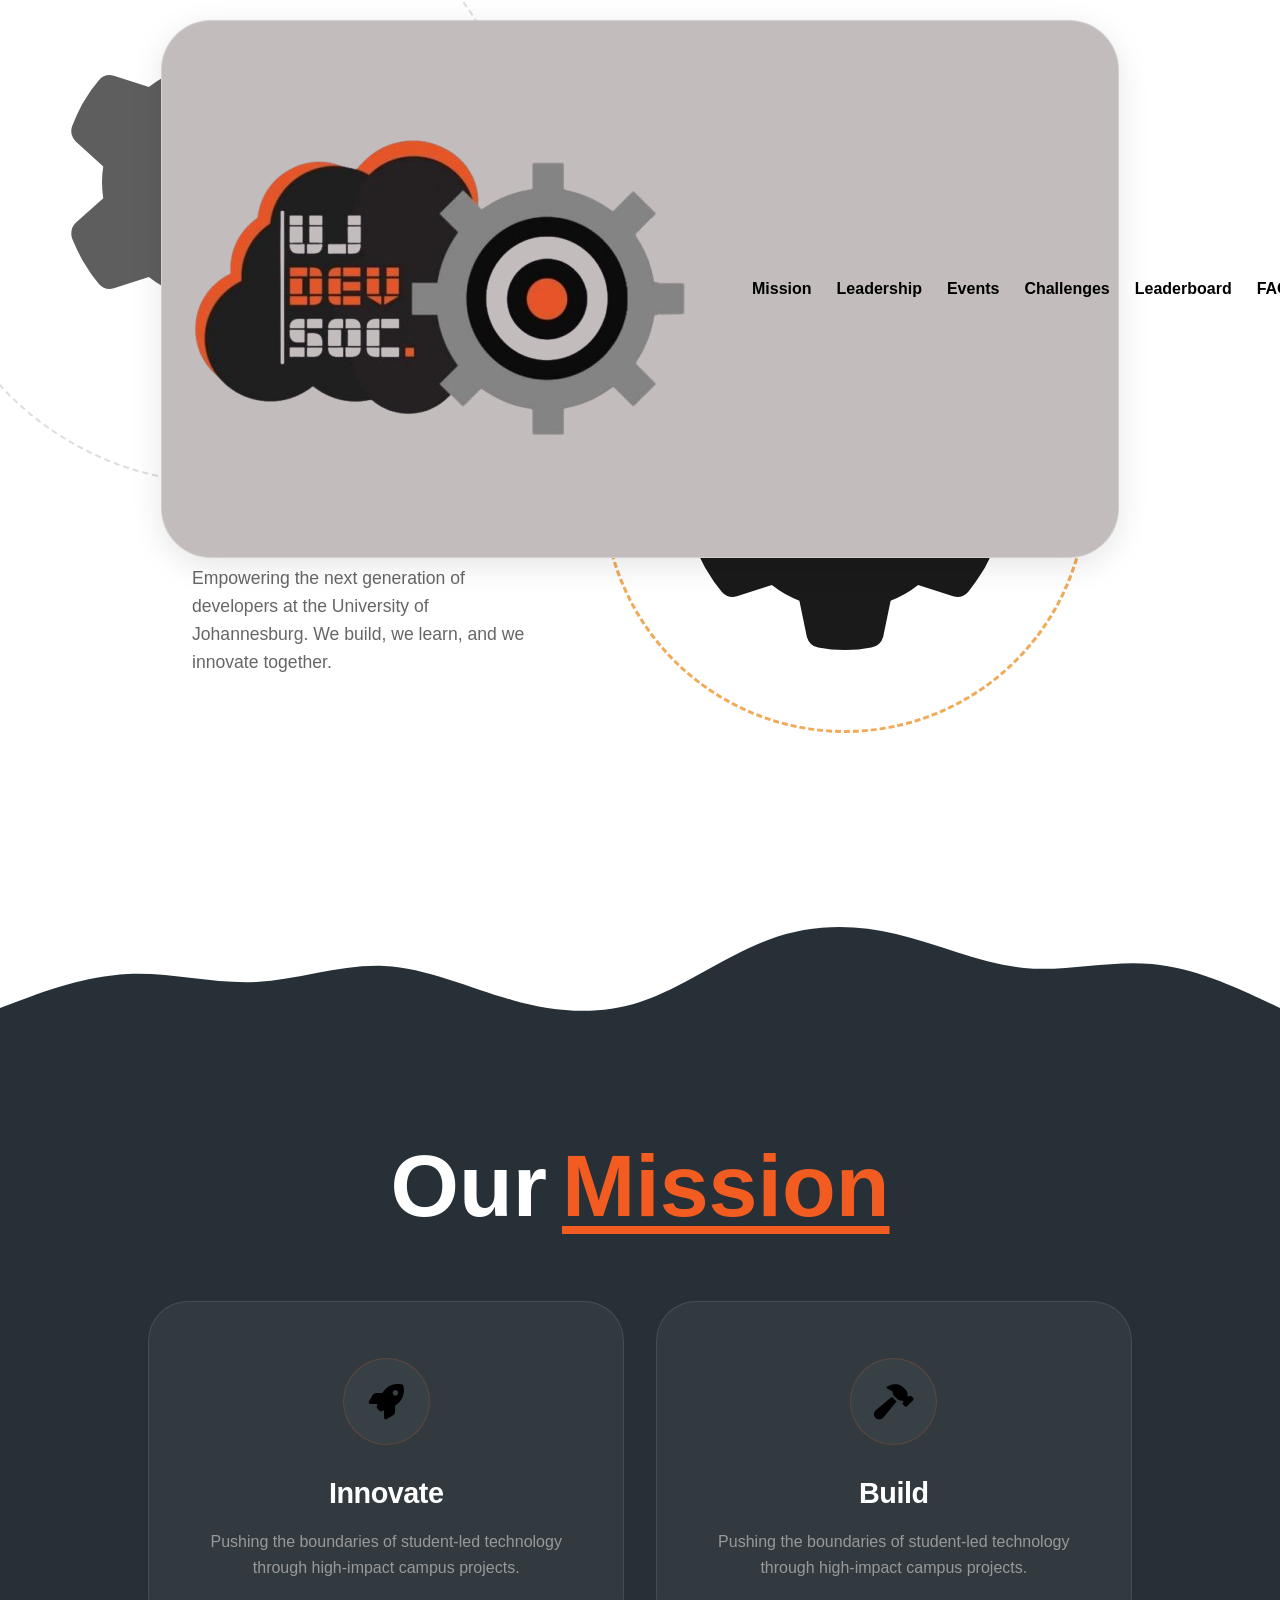
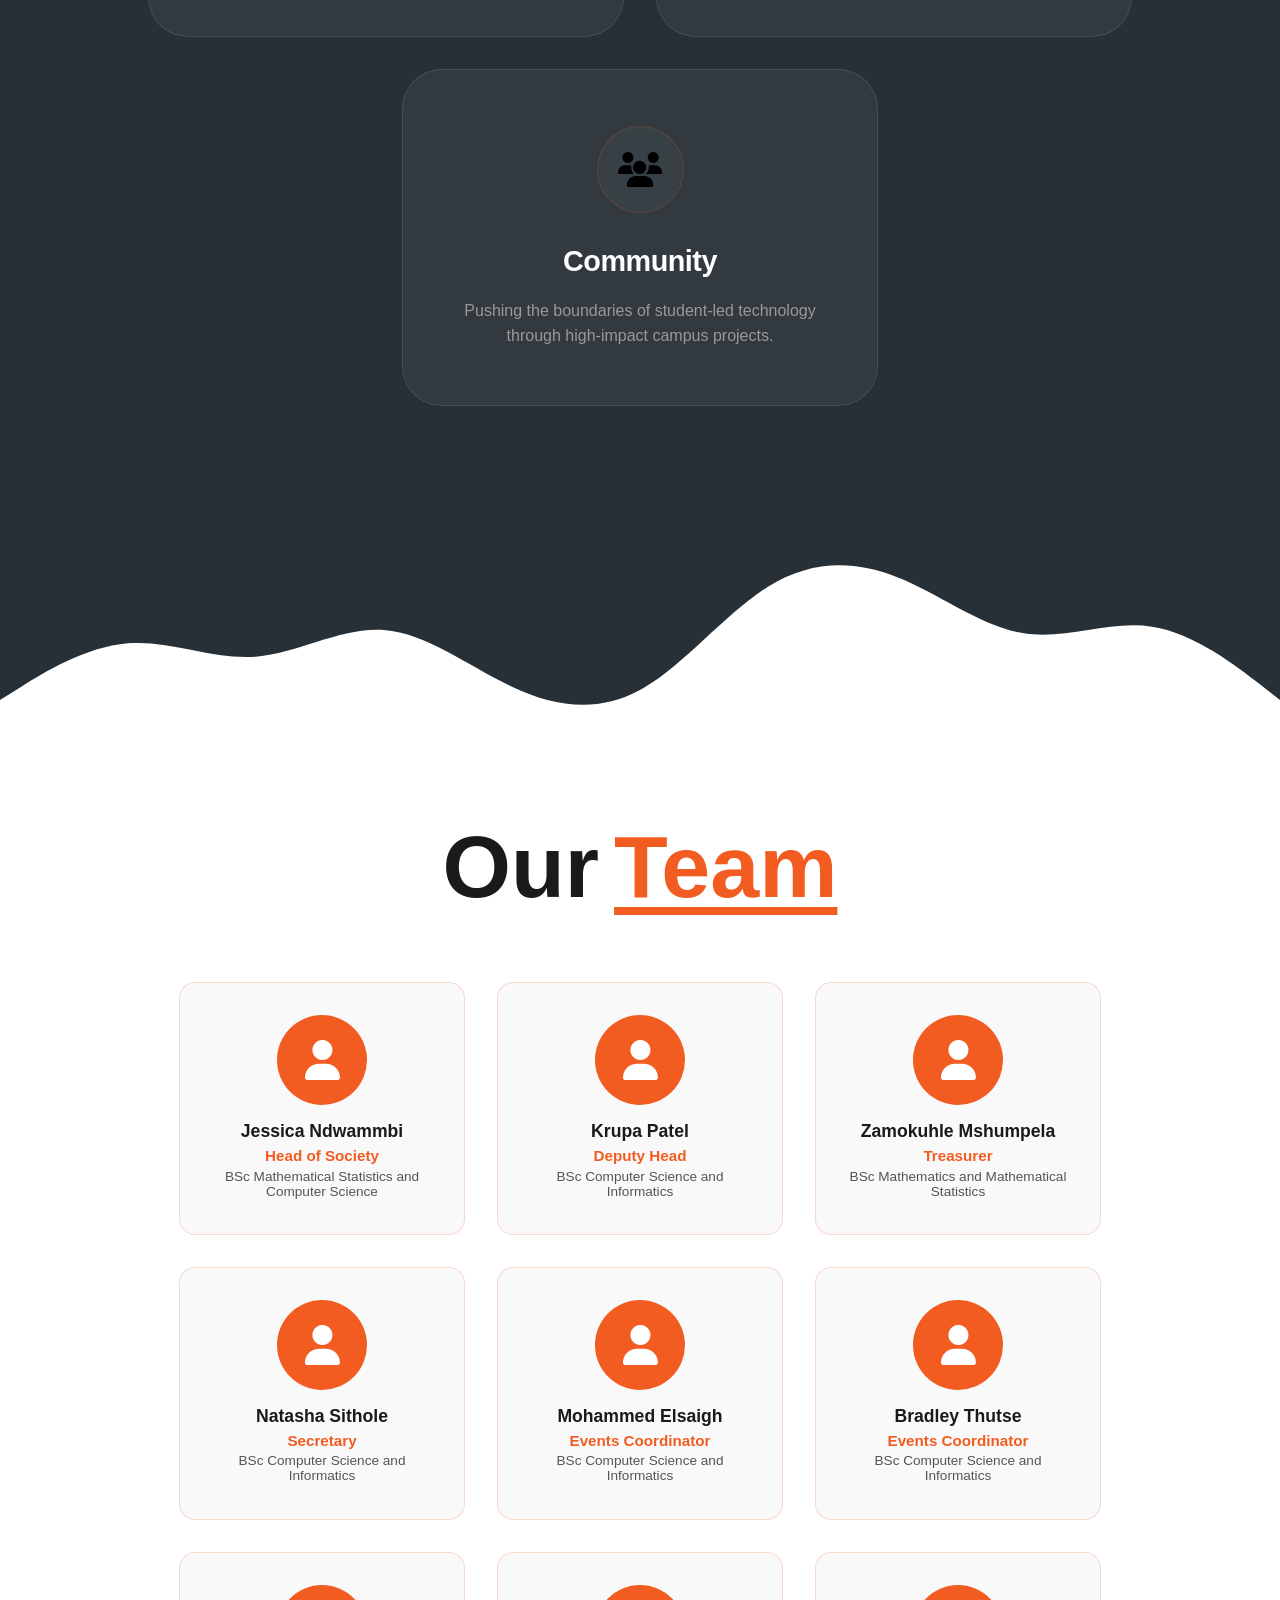
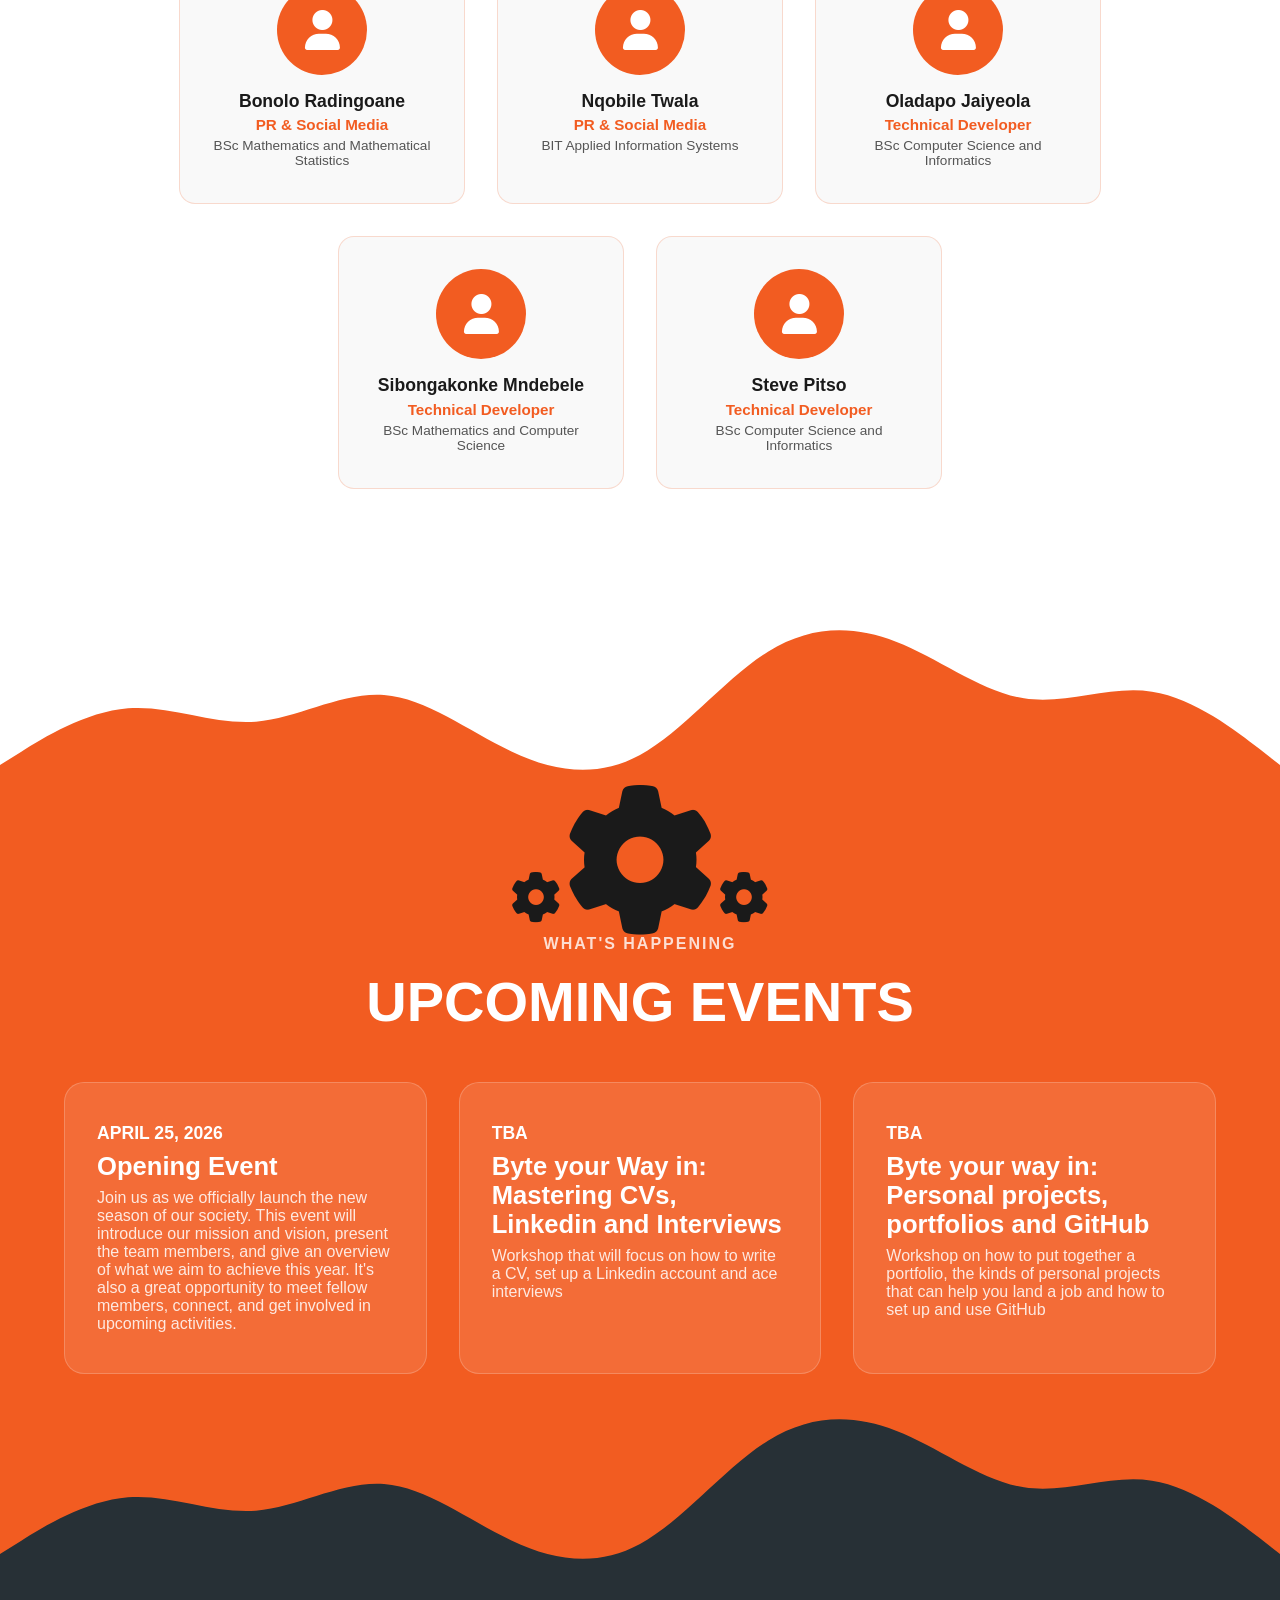
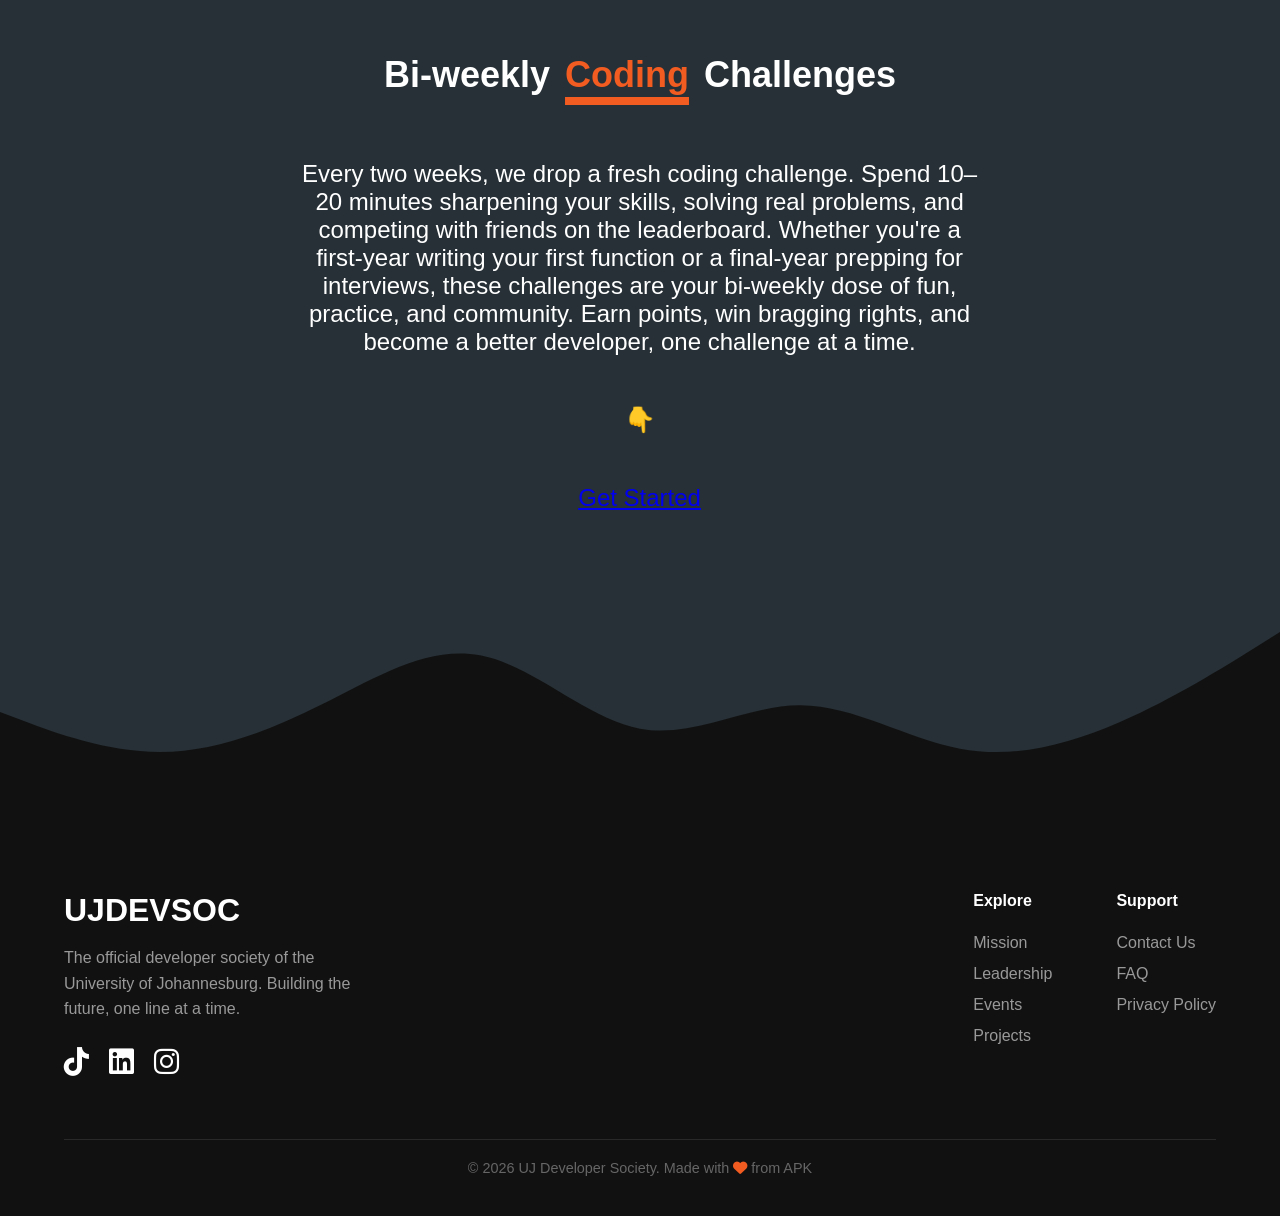
==== commit d29fd2fa: "Merge branch 'main' of github.com:UJDEVSOC/UJDevSoc" ====
--- a/index.html
+++ b/index.html
@@ -80,7 +80,7 @@
 
     <!-- Wave: Hero to Mission -->
     <div style="background:#ffffff; line-height:0; display:block; margin:0; padding:0;">
-        <svg xmlns="http://www.w3.org/2000/svg" viewBox="0 0 1440 320" preserveAspectRatio="none" style="display:block; width:100%; height:80px;">
+        <svg xmlns="http://www.w3.org/2000/svg" viewBox="0 0 1440 320" preserveAspectRatio="none" style="display:block; width:100%; height:120px;">
            <path fill="#273036" fill-opacity="1" d="M0,288L24,266.7C48,245,96,203,144,197.3C192,192,240,224,288,218.7C336,213,384,171,432,176C480,181,528,235,576,266.7C624,299,672,309,720,272C768,235,816,149,864,106.7C912,64,960,64,1008,90.7C1056,117,1104,171,1152,181.3C1200,192,1248,160,1296,170.7C1344,181,1392,235,1416,261.3L1440,288L1440,320L1416,320C1392,320,1344,320,1296,320C1248,320,1200,320,1152,320C1104,320,1056,320,1008,320C960,320,912,320,864,320C816,320,768,320,720,320C672,320,624,320,576,320C528,320,480,320,432,320C384,320,336,320,288,320C240,320,192,320,144,320C96,320,48,320,24,320L0,320Z">
            </path>        
         </svg>
@@ -117,7 +117,7 @@
 
     <!-- Wave: Mission to Leadership -->
     <div style="background:#273036; line-height:0; display:block; margin:0; padding:0;">
-        <svg xmlns="http://www.w3.org/2000/svg" viewBox="0 0 1440 320" preserveAspectRatio="none" style="display:block; width:100%; height:80px;">
+        <svg xmlns="http://www.w3.org/2000/svg" viewBox="0 0 1440 320" preserveAspectRatio="none" style="display:block; width:100%; height:200px;">
            <path fill="#ffffff" fill-opacity="1" d="M0,288L24,266.7C48,245,96,203,144,197.3C192,192,240,224,288,218.7C336,213,384,171,432,176C480,181,528,235,576,266.7C624,299,672,309,720,272C768,235,816,149,864,106.7C912,64,960,64,1008,90.7C1056,117,1104,171,1152,181.3C1200,192,1248,160,1296,170.7C1344,181,1392,235,1416,261.3L1440,288L1440,320L1416,320C1392,320,1344,320,1296,320C1248,320,1200,320,1152,320C1104,320,1056,320,1008,320C960,320,912,320,864,320C816,320,768,320,720,320C672,320,624,320,576,320C528,320,480,320,432,320C384,320,336,320,288,320C240,320,192,320,144,320C96,320,48,320,24,320L0,320Z"></path>
         </svg>
     </div>
@@ -200,7 +200,7 @@
 
     <!-- Wave: Leadership to Events -->
     <div style="background:#ffffff; line-height:0; display:block; margin:0; padding:0;">
-        <svg xmlns="http://www.w3.org/2000/svg" viewBox="0 0 1440 320" preserveAspectRatio="none" style="display:block; width:100%; height:80px;">
+        <svg xmlns="http://www.w3.org/2000/svg" viewBox="0 0 1440 320" preserveAspectRatio="none" style="display:block; width:100%; height:200px;">
             <path fill="#f25c21" fill-opacity="1" d="M0,288L24,266.7C48,245,96,203,144,197.3C192,192,240,224,288,218.7C336,213,384,171,432,176C480,181,528,235,576,266.7C624,299,672,309,720,272C768,235,816,149,864,106.7C912,64,960,64,1008,90.7C1056,117,1104,171,1152,181.3C1200,192,1248,160,1296,170.7C1344,181,1392,235,1416,261.3L1440,288L1440,320L1416,320C1392,320,1344,320,1296,320C1248,320,1200,320,1152,320C1104,320,1056,320,1008,320C960,320,912,320,864,320C816,320,768,320,720,320C672,320,624,320,576,320C528,320,480,320,432,320C384,320,336,320,288,320C240,320,192,320,144,320C96,320,48,320,24,320L0,320Z"></path>       
          </svg>
     </div>
@@ -238,7 +238,7 @@
 
     <!-- Wave: Events to Projects -->
     <div style="background:#f25c21; line-height:0; display:block; margin:0; padding:0;">
-        <svg xmlns="http://www.w3.org/2000/svg" viewBox="0 0 1440 320" preserveAspectRatio="none" style="display:block; width:100%; height:80px;">
+        <svg xmlns="http://www.w3.org/2000/svg" viewBox="0 0 1440 320" preserveAspectRatio="none" style="display:block; width:100%; height:200px;">
             <path fill="#273036" fill-opacity="1" d="M0,288L24,266.7C48,245,96,203,144,197.3C192,192,240,224,288,218.7C336,213,384,171,432,176C480,181,528,235,576,266.7C624,299,672,309,720,272C768,235,816,149,864,106.7C912,64,960,64,1008,90.7C1056,117,1104,171,1152,181.3C1200,192,1248,160,1296,170.7C1344,181,1392,235,1416,261.3L1440,288L1440,320L1416,320C1392,320,1344,320,1296,320C1248,320,1200,320,1152,320C1104,320,1056,320,1008,320C960,320,912,320,864,320C816,320,768,320,720,320C672,320,624,320,576,320C528,320,480,320,432,320C384,320,336,320,288,320C240,320,192,320,144,320C96,320,48,320,24,320L0,320Z">
             </path>
         </svg>
@@ -272,7 +272,7 @@
 
     <!-- Wave : Projects to Footer -->
     <div style="background:#273036; line-height:0; display:block; margin:0; padding:0;">
-        <svg xmlns="http://www.w3.org/2000/svg" viewBox="0 0 1440 320" preserveAspectRatio="none" style="display:block; width:100%; height:80px;">
+        <svg xmlns="http://www.w3.org/2000/svg" viewBox="0 0 1440 320" preserveAspectRatio="none" style="display:block; width:100%; height:200px;">
             <path fill="#111" fill-opacity="1" d="M0,160L30,176C60,192,120,224,180,224C240,224,300,192,360,149.3C420,107,480,53,540,69.3C600,85,660,171,720,186.7C780,203,840,149,900,149.3C960,149,1020,203,1080,218.7C1140,235,1200,213,1260,176C1320,139,1380,85,1410,58.7L1440,32L1440,320L1410,320C1380,320,1320,320,1260,320C1200,320,1140,320,1080,320C1020,320,960,320,900,320C840,320,780,320,720,320C660,320,600,320,540,320C480,320,420,320,360,320C300,320,240,320,180,320C120,320,60,320,30,320L0,320Z">
             </path>
         </svg>
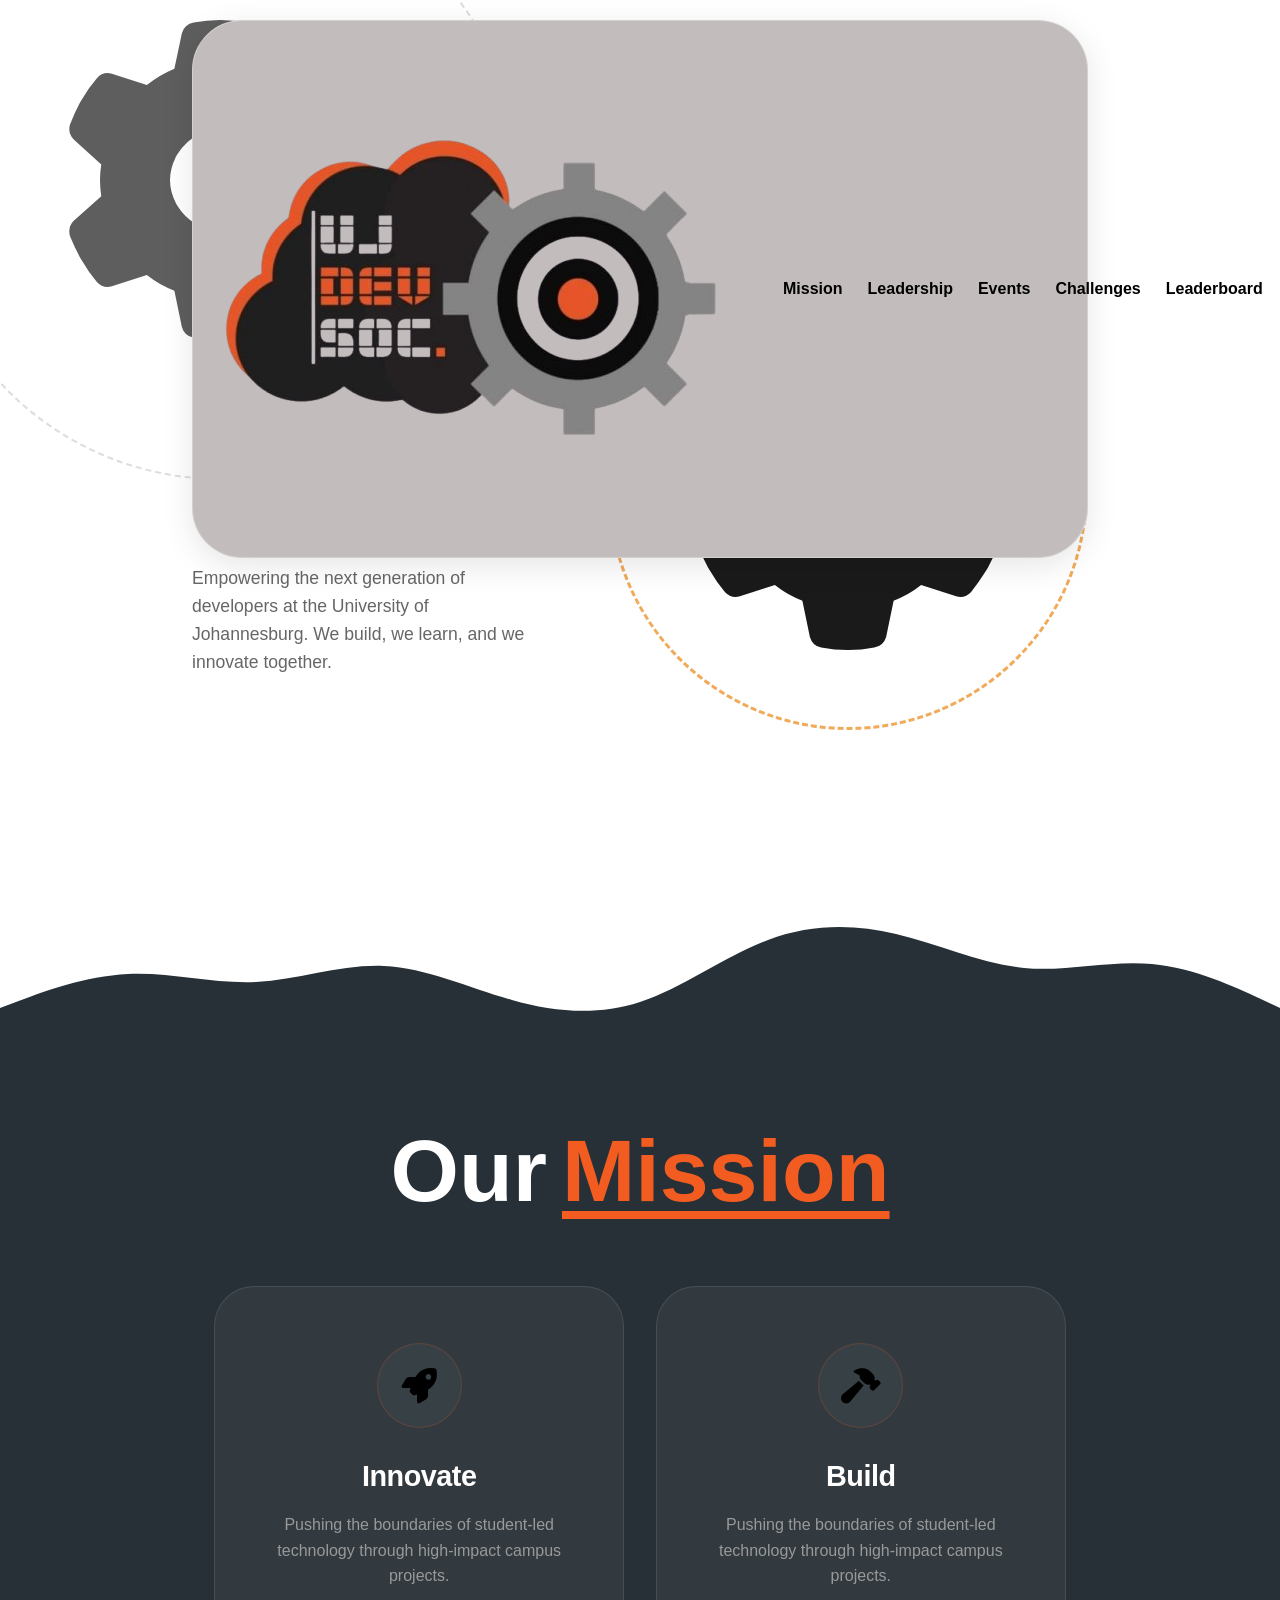
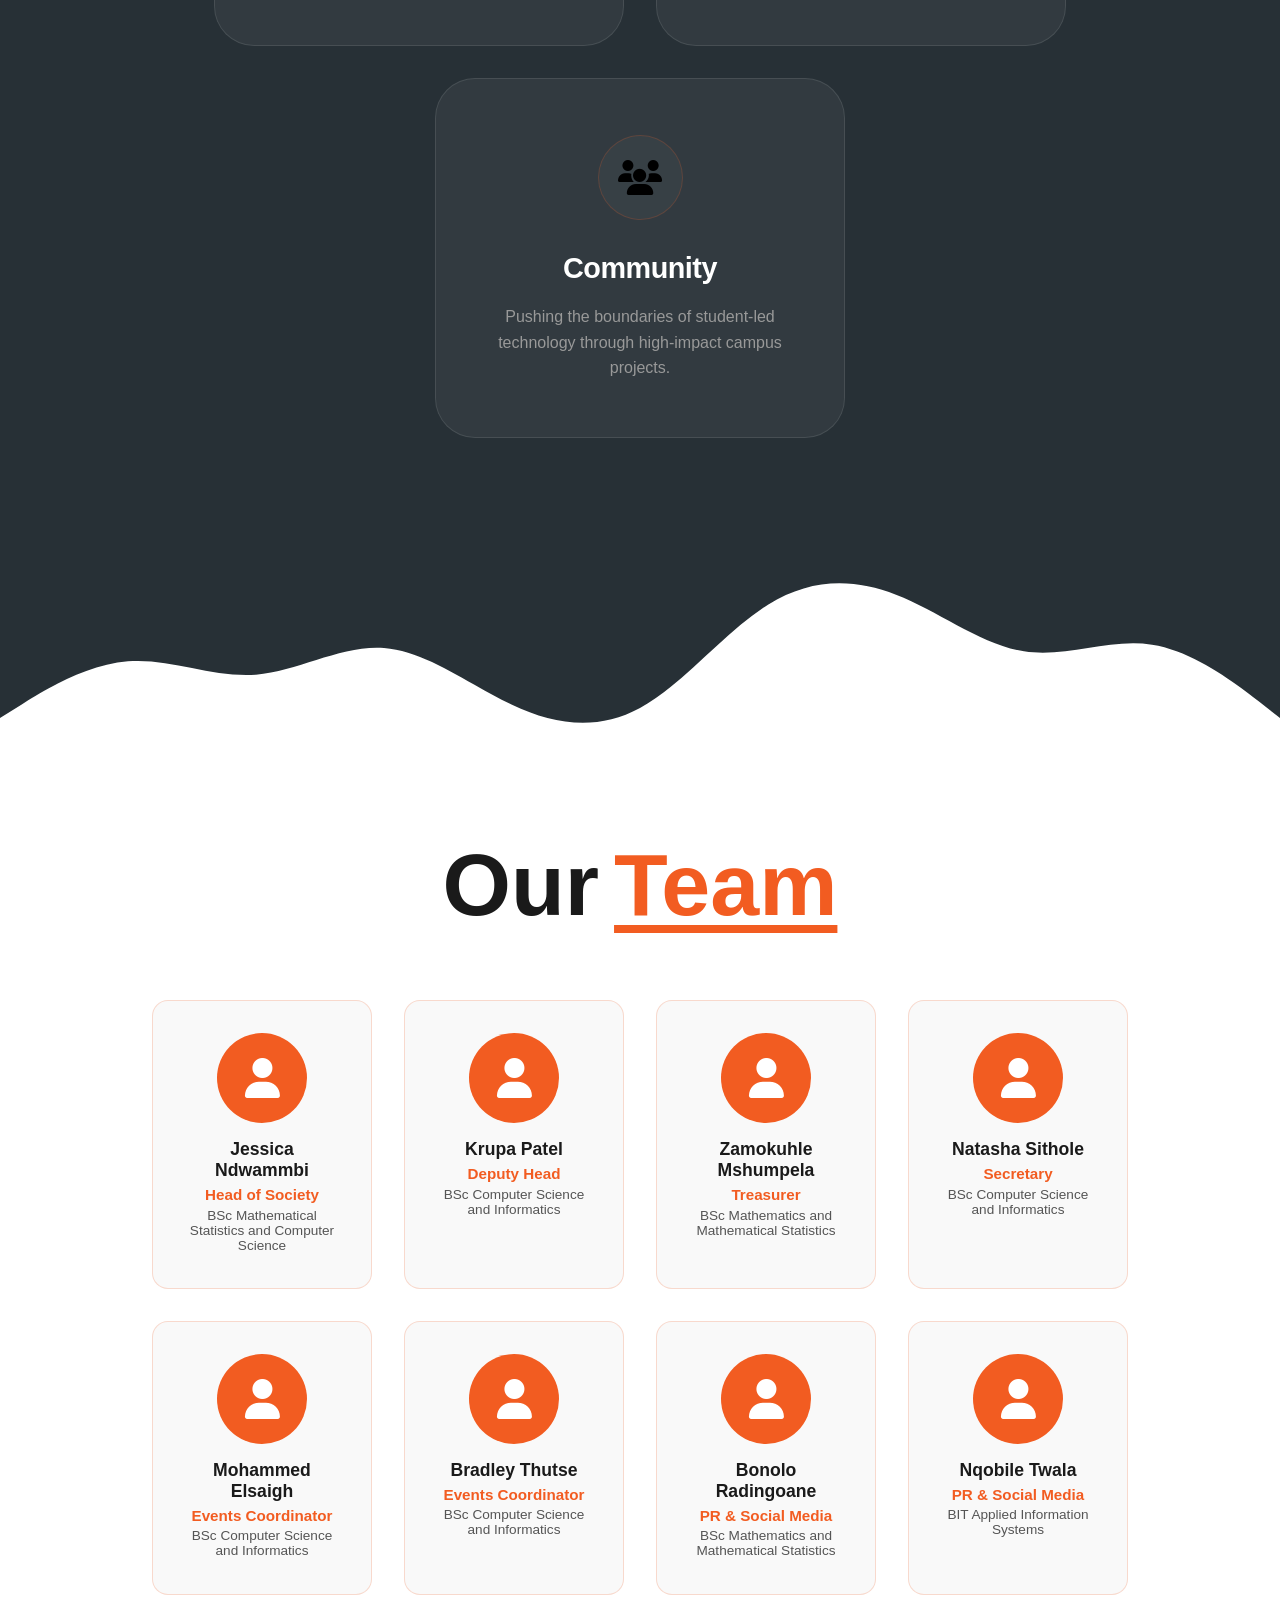
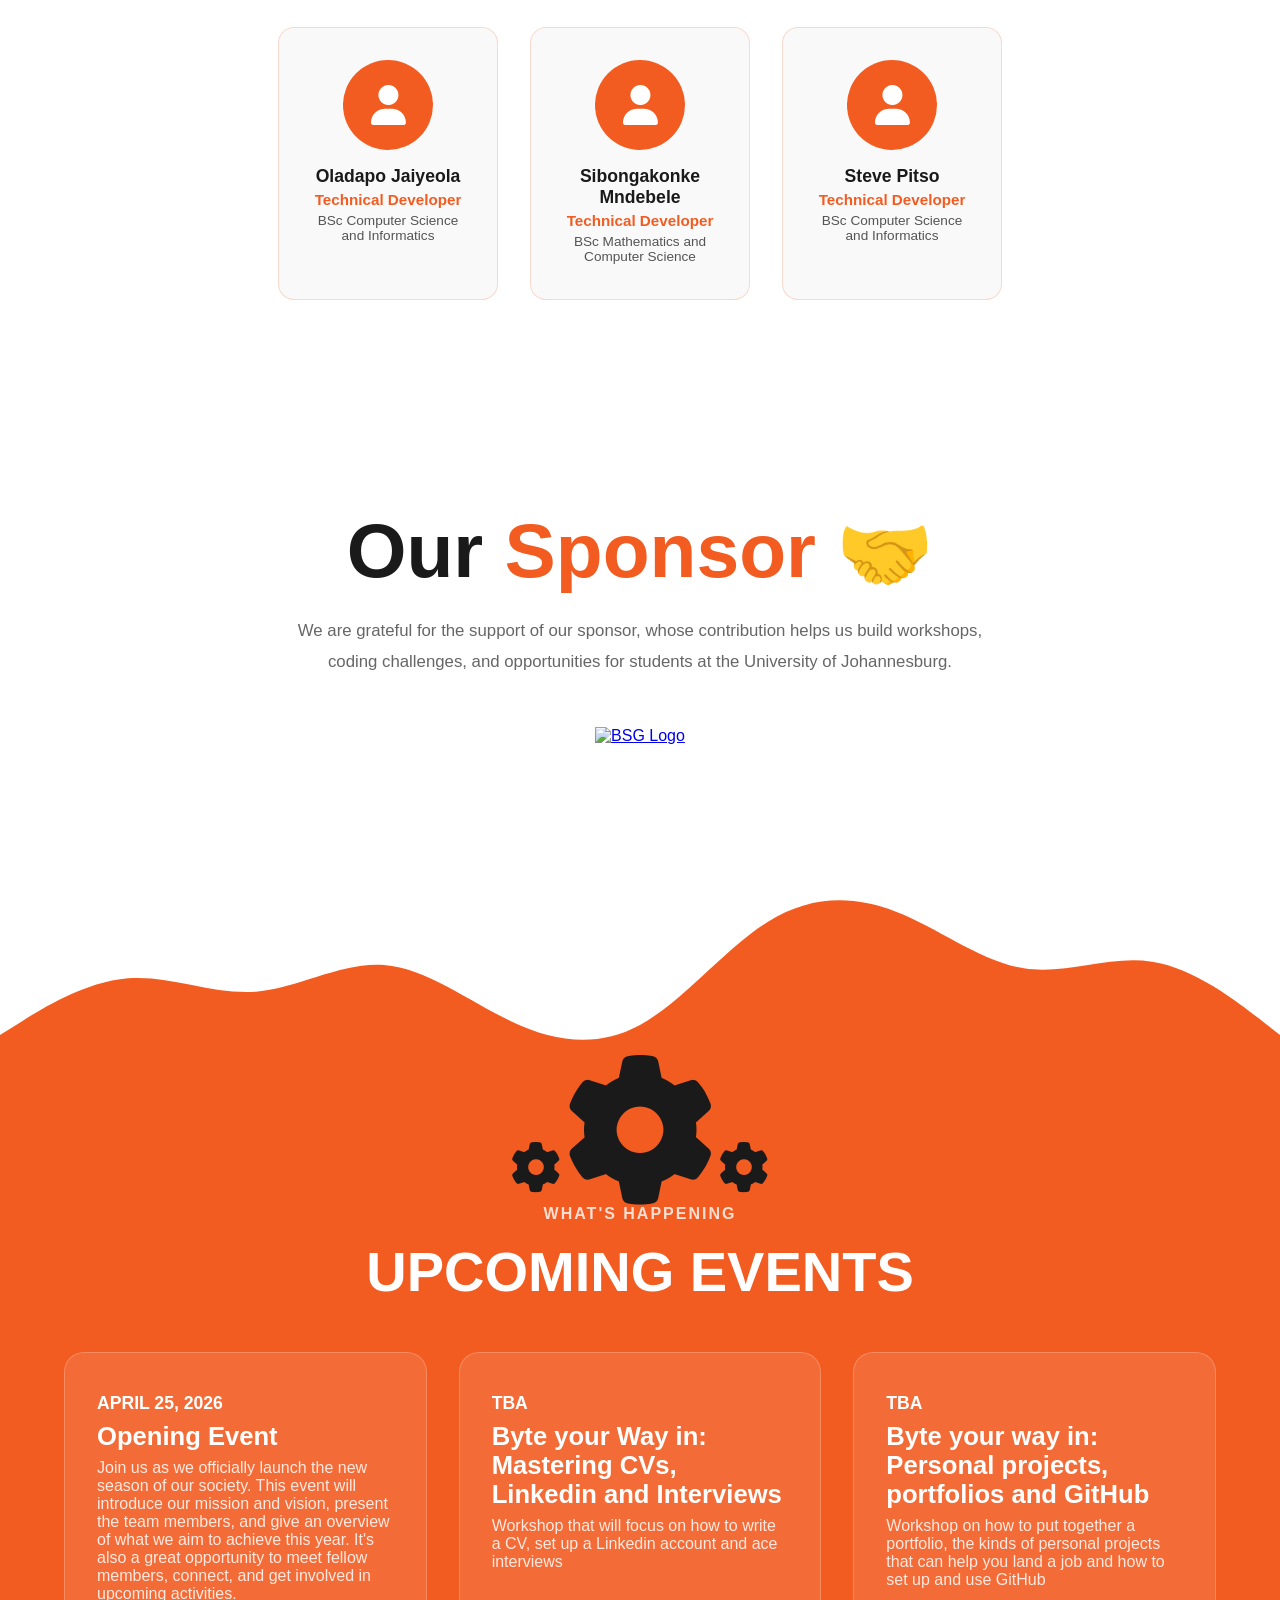
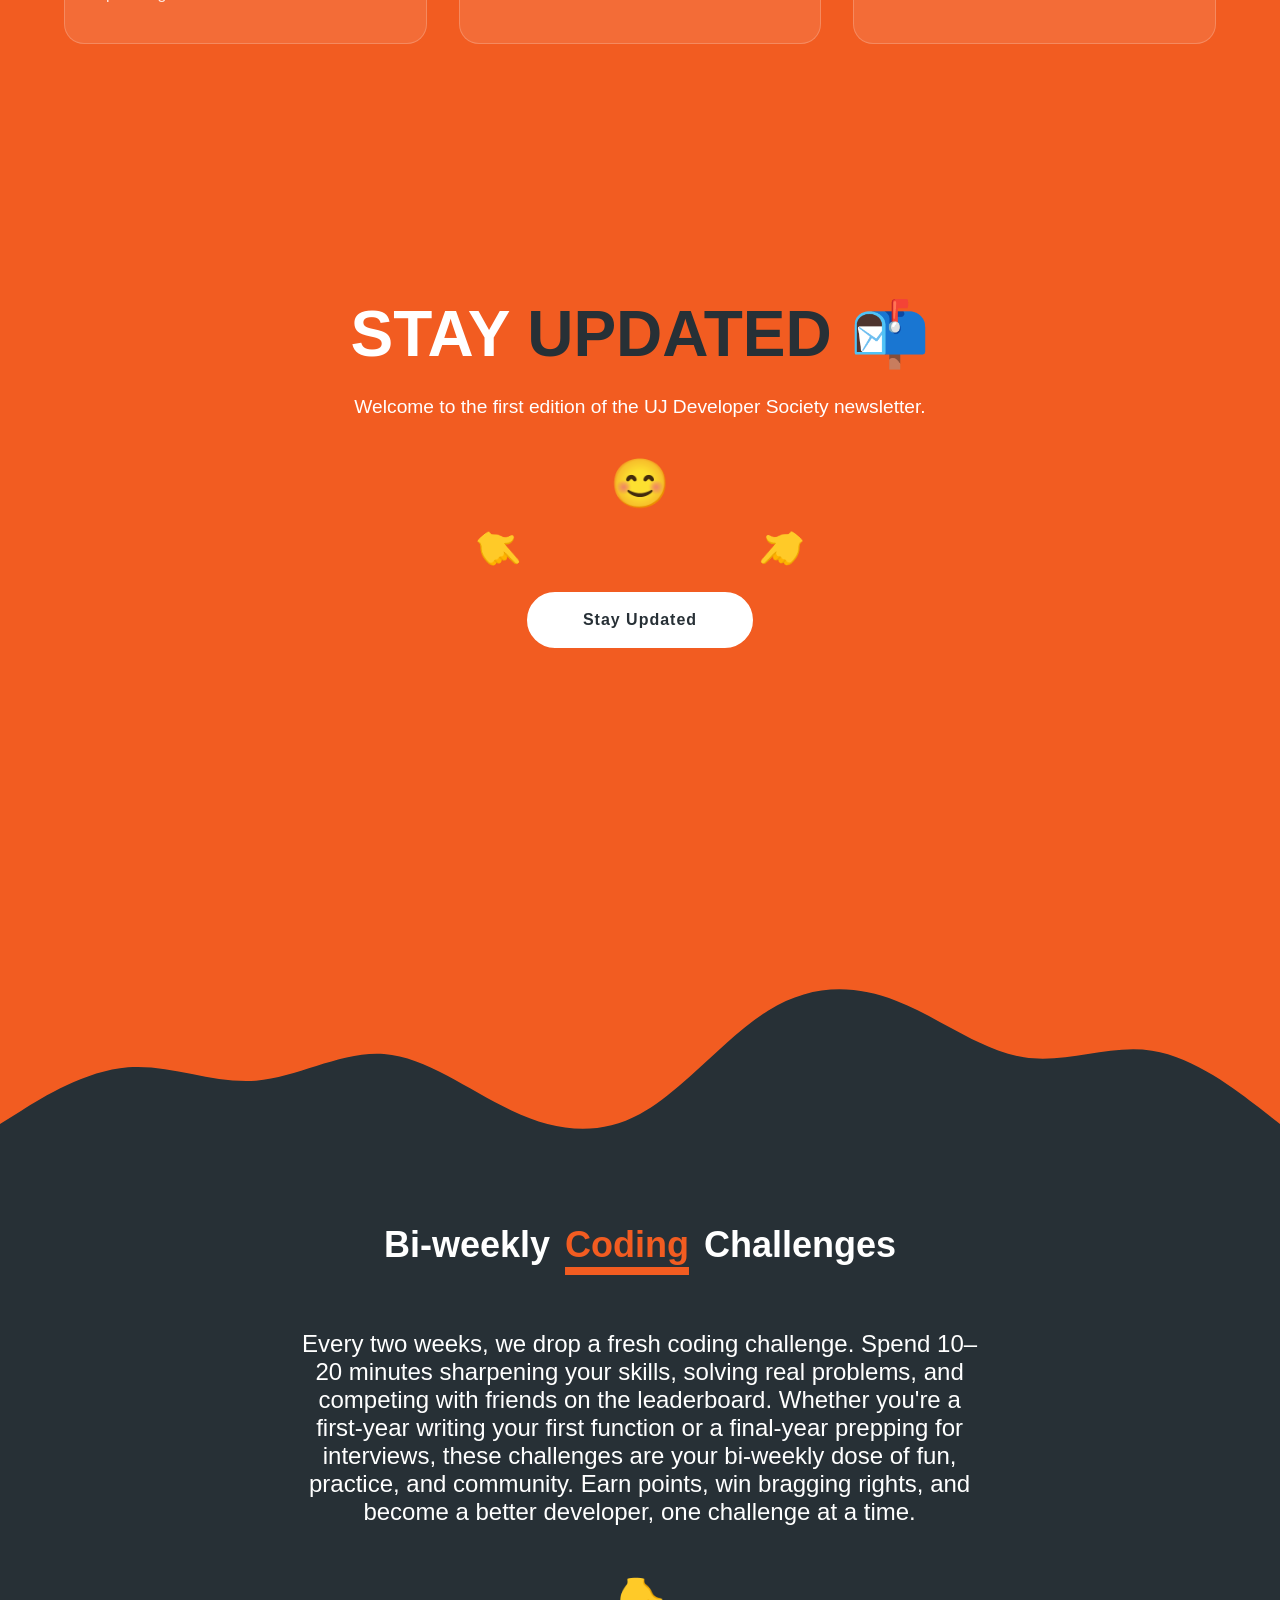
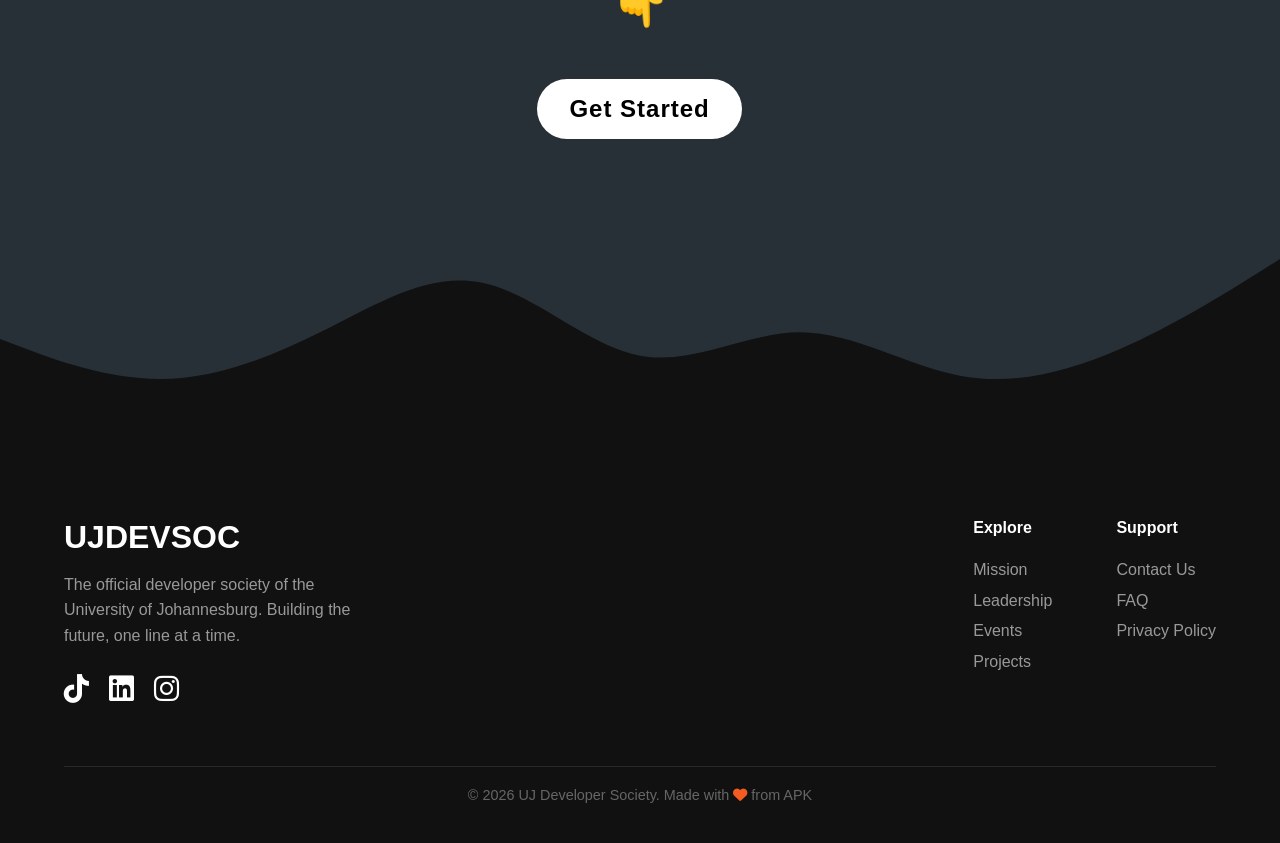
==== commit db907c2f: "Sponsor and Newsletter" ====
--- a/index.html
+++ b/index.html
@@ -198,7 +198,34 @@
         </div>
     </section>
 
-    <!-- Wave: Leadership to Events -->
+
+<section class="sponsors-section" id="sponsors">
+
+    <div class="sponsors-container">
+
+        <h1>
+            Our <span>Sponsor</span> 🤝
+        </h1>
+
+        <p>
+            We are grateful for the support of our sponsor, whose contribution
+            helps us build workshops, coding challenges, and opportunities for
+            students at the University of Johannesburg.
+        </p>
+
+        <a href="https://bsg.co.za" target="_blank">
+            <img src="https://bsg.co.za/wp-content/uploads/2015/11/logo-only1.png"
+                 alt="BSG Logo"
+                 class="sponsor-logo">
+        </a>
+
+    </div>
+
+</section>
+
+
+    
+        <!-- Wave: Leadership to Events -->
     <div style="background:#ffffff; line-height:0; display:block; margin:0; padding:0;">
         <svg xmlns="http://www.w3.org/2000/svg" viewBox="0 0 1440 320" preserveAspectRatio="none" style="display:block; width:100%; height:200px;">
             <path fill="#f25c21" fill-opacity="1" d="M0,288L24,266.7C48,245,96,203,144,197.3C192,192,240,224,288,218.7C336,213,384,171,432,176C480,181,528,235,576,266.7C624,299,672,309,720,272C768,235,816,149,864,106.7C912,64,960,64,1008,90.7C1056,117,1104,171,1152,181.3C1200,192,1248,160,1296,170.7C1344,181,1392,235,1416,261.3L1440,288L1440,320L1416,320C1392,320,1344,320,1296,320C1248,320,1200,320,1152,320C1104,320,1056,320,1008,320C960,320,912,320,864,320C816,320,768,320,720,320C672,320,624,320,576,320C528,320,480,320,432,320C384,320,336,320,288,320C240,320,192,320,144,320C96,320,48,320,24,320L0,320Z"></path>       
@@ -235,6 +262,24 @@
             </div>
         </div>
     </section>
+
+
+
+    
+    <section class="newsletter-section" id="newsletter">
+        <canvas id="starCanvas"></canvas>
+        <div class="newsletter-container">
+            <h1>Stay <span>Updated</span> 📬</h1>
+            <p>Welcome to the first edition of the UJ Developer Society newsletter.</p>
+            <div class="newsletter-cta">
+                <span class="cta-emoji">😊</span>
+                <div class="pointer pointer-top-left">👉</div>
+                <div class="pointer pointer-top-right">👈</div>
+                <a href="https://docs.google.com/forms/d/e/1FAIpQLSfzNcE98nJRLOCThQF3g5Jb6enOGE-xSGKDbOO_AIT1IdIsLg/viewform?usp=header" target="_blank" class="newsletter-btn">Stay Updated</a>
+            </div>
+        </div>
+    </section>
+
 
     <!-- Wave: Events to Projects -->
     <div style="background:#f25c21; line-height:0; display:block; margin:0; padding:0;">
@@ -246,6 +291,7 @@
 
     <!-- Projects Section -->
     <section class="projects-section" id="Challenges" >
+
         <div class="title-container" style="font-size: 36px;">
             <div class="OUR">Bi-weekly</div>
             <div class="MISSION">Coding</div>
--- a/style.css
+++ b/style.css
@@ -385,6 +385,44 @@
     width: 100%;
     box-sizing: border-box;
 }
+
+.projects-container{
+    display: flex;
+    flex-direction: column;
+    justify-content: center;
+    align-items: center;
+    gap: 50px;
+}
+
+.pointerEmoji {
+    font-size: 45px;
+    display: inline-block;
+    cursor: pointer;
+    /* Smooth transition for when the animation       stops */
+    animation: bounce 0.6s infinite alternate;
+
+}
+
+.pointerEmoji:hover {
+    /* Using a  timing function makes it feel  more "springy" */
+    animation: bounce 0.6s infinite alternate;
+}
+
+@keyframes bounce {
+    0% {
+        transform: translateY(0) scale(1) rotate(0deg);
+    }
+    30% {
+        /* Slight squash before the jump      */
+        transform: translateY(5px) scale(1.1, 0.9);
+    }
+    100% {
+        /* The opt of the bounce with your requested rotation */
+        transform: translateY(-20px) scale(1.2) rotate(-10deg);
+    }
+}
+
+/*
 
 .projects-grid {
     display: grid;
@@ -485,7 +523,32 @@
     padding: 4px 12px;
     border-radius: 20px;
     border: 1px solid rgba(242, 92, 33, 0.3);
-}
+} */
+
+/* Project Button */
+.project-btn {
+    display: inline-block;
+    background: white;
+    color: #000000;
+    text-decoration: none;
+    padding: 1rem 2rem;
+    border-radius: 50px;
+    font-weight: 800;
+    letter-spacing: 1px;
+    cursor: pointer;
+    transition: 0.3s;
+}
+
+
+.project-btn:hover {
+    background: var( --secondary-background-I);
+    transform: scale(1.1);
+    color: #000000;
+    background-color: #f9f9f9;
+}
+
+
+
 
 .project-link {
     display: inline-block;
@@ -501,7 +564,6 @@
 }
 
 .project-link:hover {
-    background: #d44c18;
     transform: translateY(-2px);
 }
 
@@ -638,3 +700,171 @@
     color: #555;
     font-size: 0.85rem;
 }
+
+
+
+
+
+
+
+
+
+
+
+
+ * { padding: 0; margin: 0; box-sizing: border-box; font-family: sans-serif; }
+
+        .newsletter-section {
+            background-color: var(--ujds-orange-typ-I);
+            padding: 100px 5%;
+            display: flex;
+            justify-content: center;
+            align-items: center;
+            text-align: center;
+            width: 100%;
+            min-height: 100vh;
+            position: relative;
+            overflow: hidden;
+        }
+
+        #starCanvas {
+            position: absolute;
+            top: 0;
+            left: 0;
+            width: 100%;
+            height: 100%;
+            z-index: 0;
+        }
+
+        .newsletter-container {
+            max-width: 800px;
+            width: 100%;
+            display: flex;
+            flex-direction: column;
+            align-items: center;
+            position: relative;
+            z-index: 1;
+        }
+
+        .newsletter-container h1 {
+            font-size: clamp(2.5rem, 6vw, 4rem);
+            font-weight: 800;
+            color: white;
+            text-transform: uppercase;
+            margin-bottom: 1.5rem;
+        }
+
+        .newsletter-container h1 span { color: var(--ujds-grey-typ-II); }
+
+        .newsletter-container p {
+            color: #ffffff;
+            font-size: 1.2rem;
+            margin-bottom: 3rem;
+        }
+
+        .newsletter-cta {
+            position: relative;
+            display: flex;
+            flex-direction: column;
+            align-items: center;
+            padding: 40px;
+        }
+
+        .cta-emoji {
+            font-size: 3rem;
+            margin-bottom: 0.5rem;
+            display: block;
+            position: relative;
+            top: -50px;
+        }
+
+        .pointer {
+            font-size: 40px;
+            position: absolute;
+            top: 60px;
+            animation: bounceInward 1.5s infinite ease-in-out;
+        }
+
+        .pointer-top-left { 
+            left: -10px; 
+            transform: rotate(-310deg); 
+        }
+        .pointer-top-right { 
+            right: -10px; 
+            transform: rotate(310deg); 
+        }
+
+        @keyframes bounceInward { 
+            0%, 100% { transform: rotate(var(--rot)) translate(0, 0); } 
+            50% { transform: rotate(var(--rot)) translate(15px, 15px); } 
+        }
+
+        .pointer-top-left { --rot: -310deg; }
+        .pointer-top-right { --rot: 310deg; }
+
+        .newsletter-btn {
+            display: inline-block;
+            background: var(--ujds-font-color-I);
+            color: var(--ujds-grey-typ-II);
+            text-decoration: none;
+            padding: 1.2rem 3.5rem;
+            border-radius: 100px;
+            font-weight: 800;
+            letter-spacing: 1px;
+            transition: all 0.3s ease;
+            border: 2px solid var(--ujds-orange-typ-I);
+            margin-top: 20px;
+        }
+
+        .newsletter-btn:hover {  transform: scale(1.05); }
+
+
+
+
+
+
+
+
+/* Sponsors */
+
+.sponsors-section{
+    background:#fff;
+    padding:110px 5%;
+    text-align:center;
+}
+
+.sponsors-container{
+    max-width:900px;
+    margin:0 auto;
+}
+
+.sponsors-container h1{
+    font-size:clamp(3rem,6vw,4.8rem);
+    font-weight:900;
+    color:#1a1a1a;
+    margin-bottom:20px;
+}
+
+.sponsors-container h1 span{
+    color:var(--ujds-orange-typ-I);
+}
+
+.sponsors-container p{
+    max-width:700px;
+    margin:0 auto 50px;
+    color:#666;
+    line-height:1.8;
+    font-size:1.05rem;
+}
+
+.sponsor-logo{
+    width:220px;
+    height:auto;
+    transition:all .35s ease;
+    cursor:pointer;
+}
+
+.sponsor-logo:hover{
+    transform:scale(1.08);
+    filter:drop-shadow(0 12px 25px rgba(242,92,33,.25));
+}
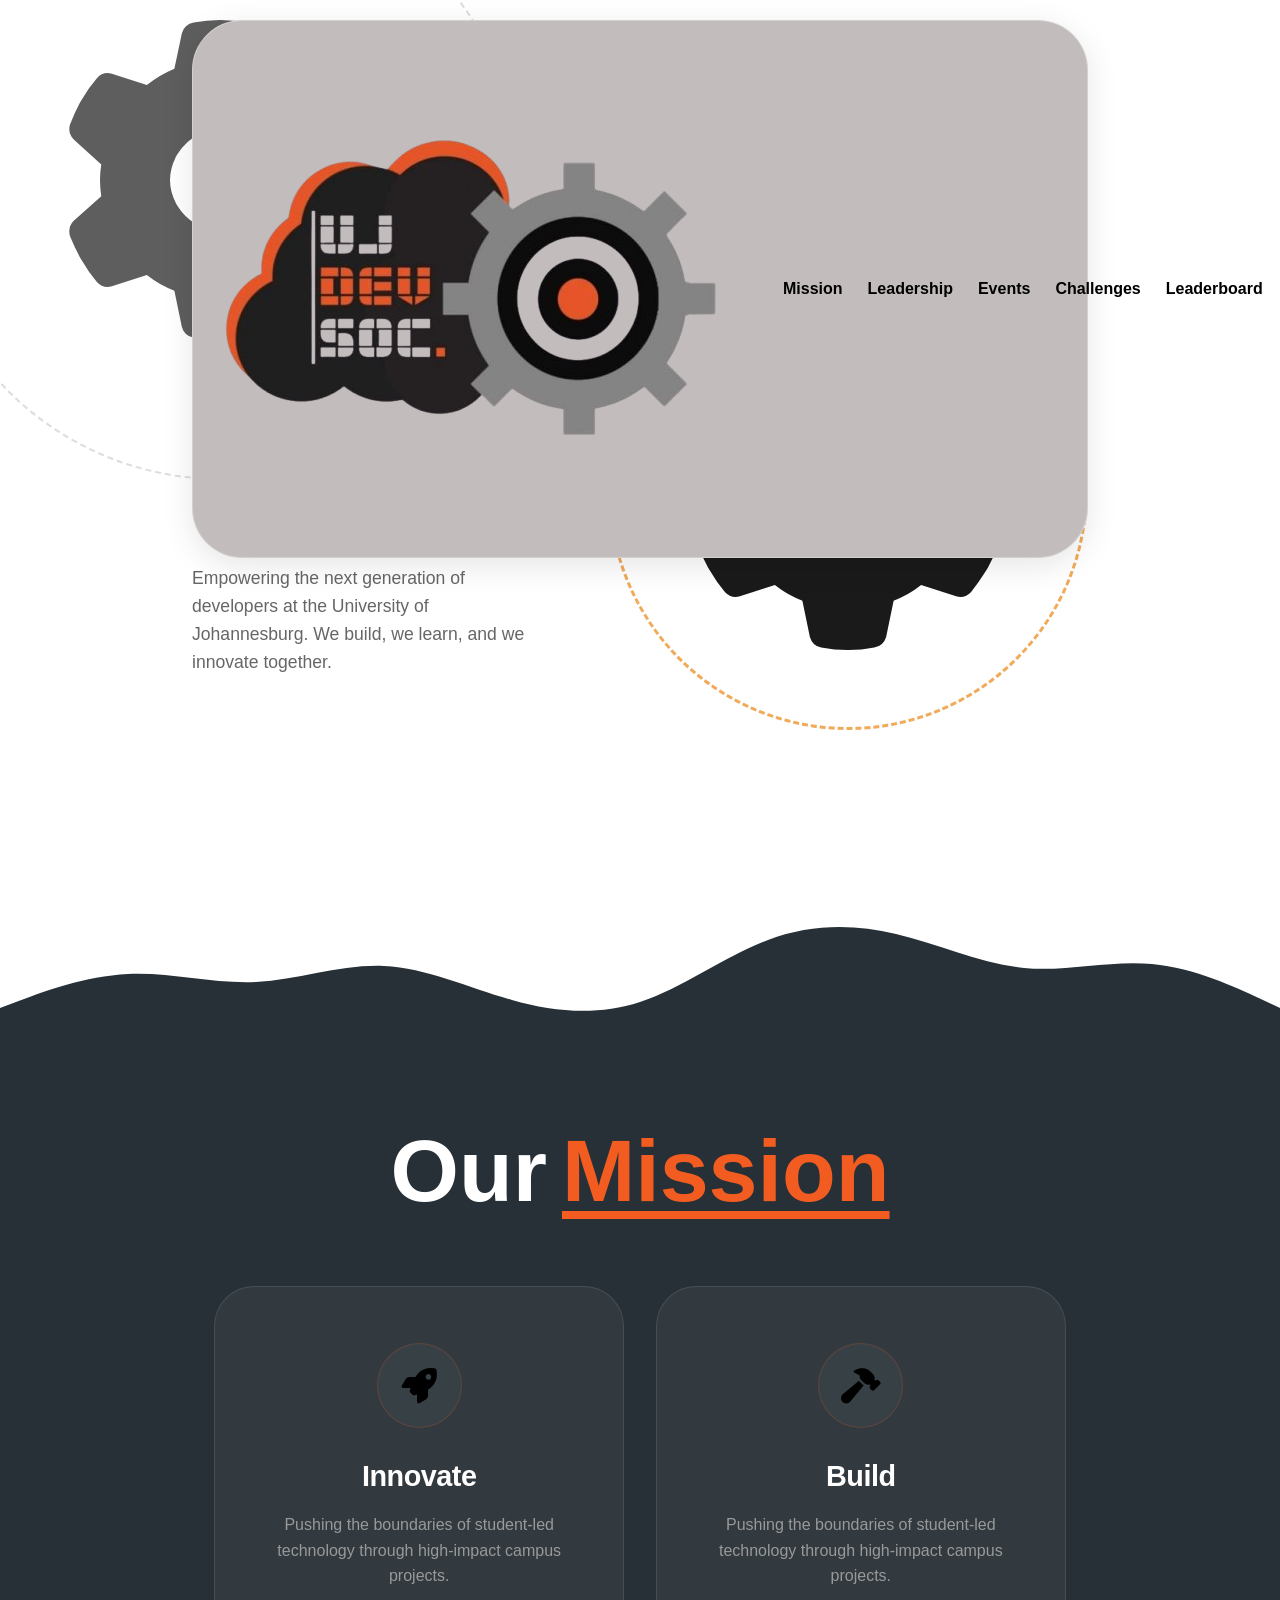
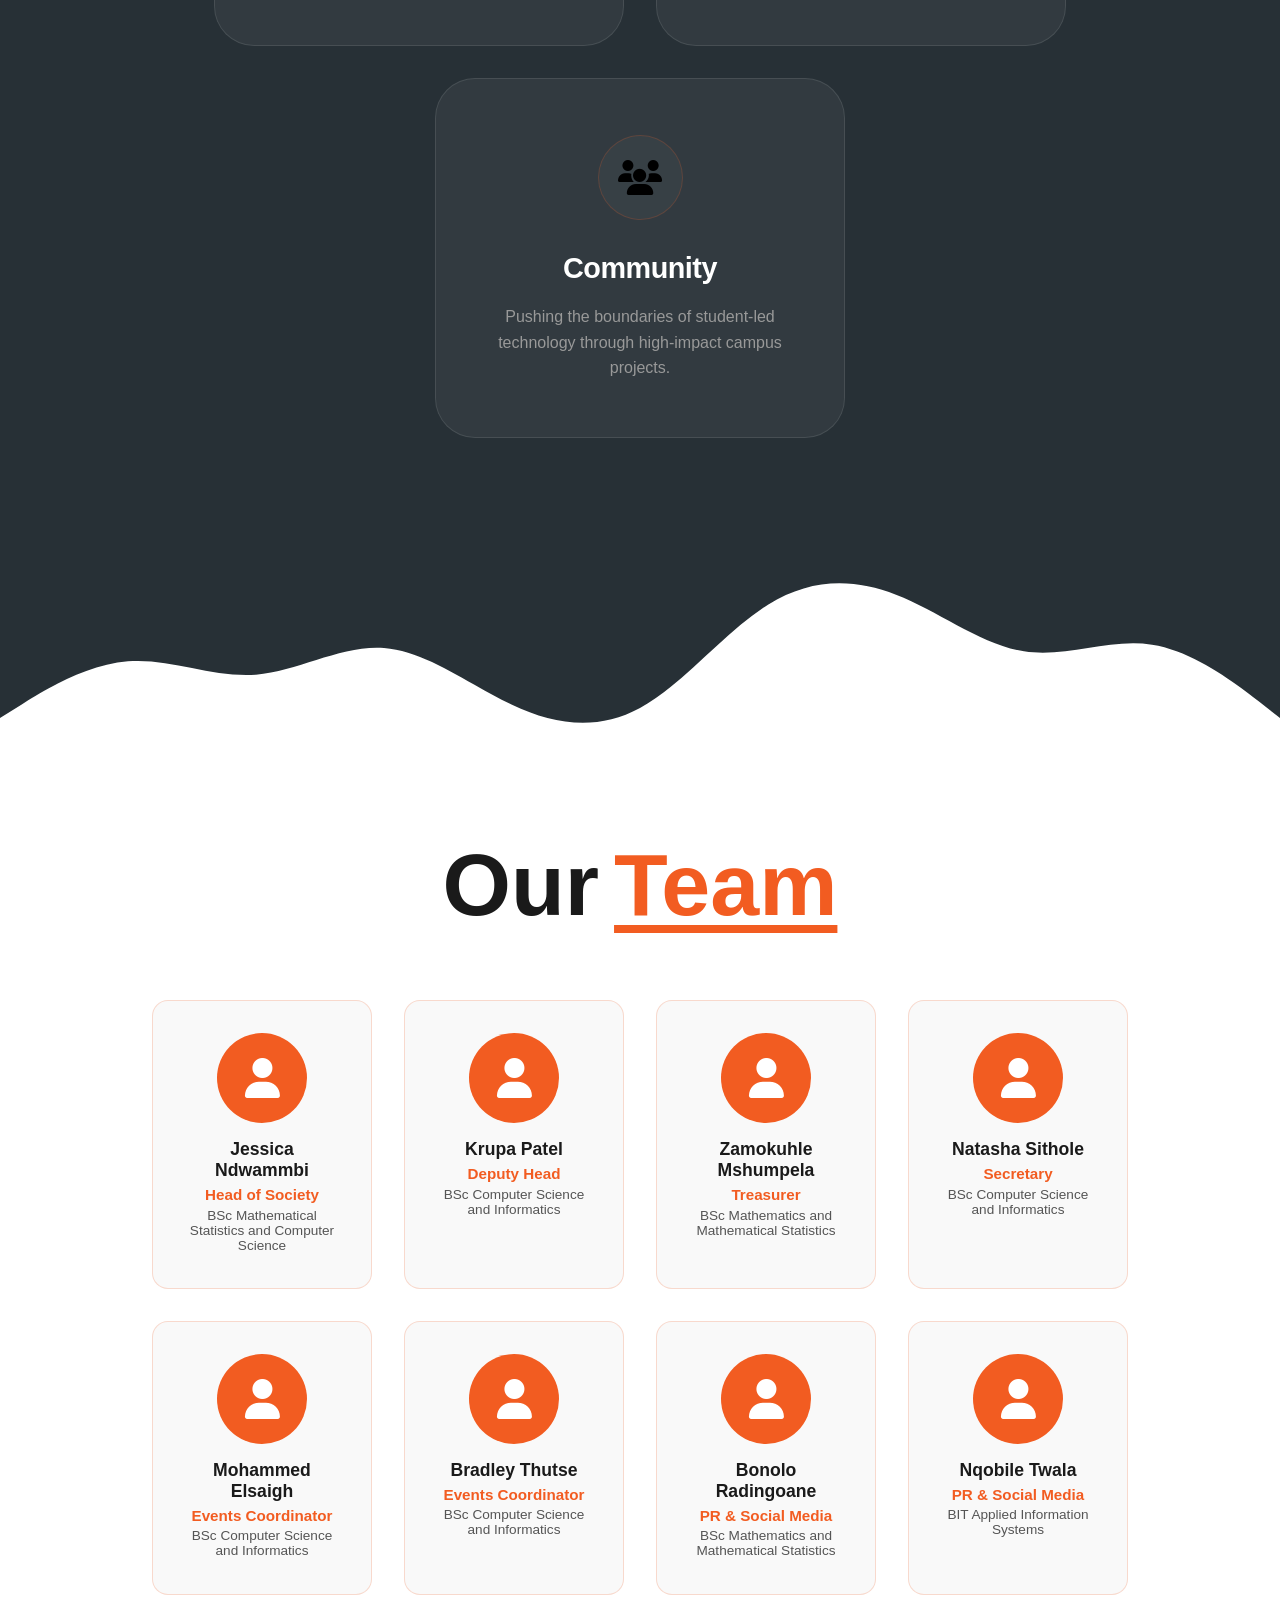
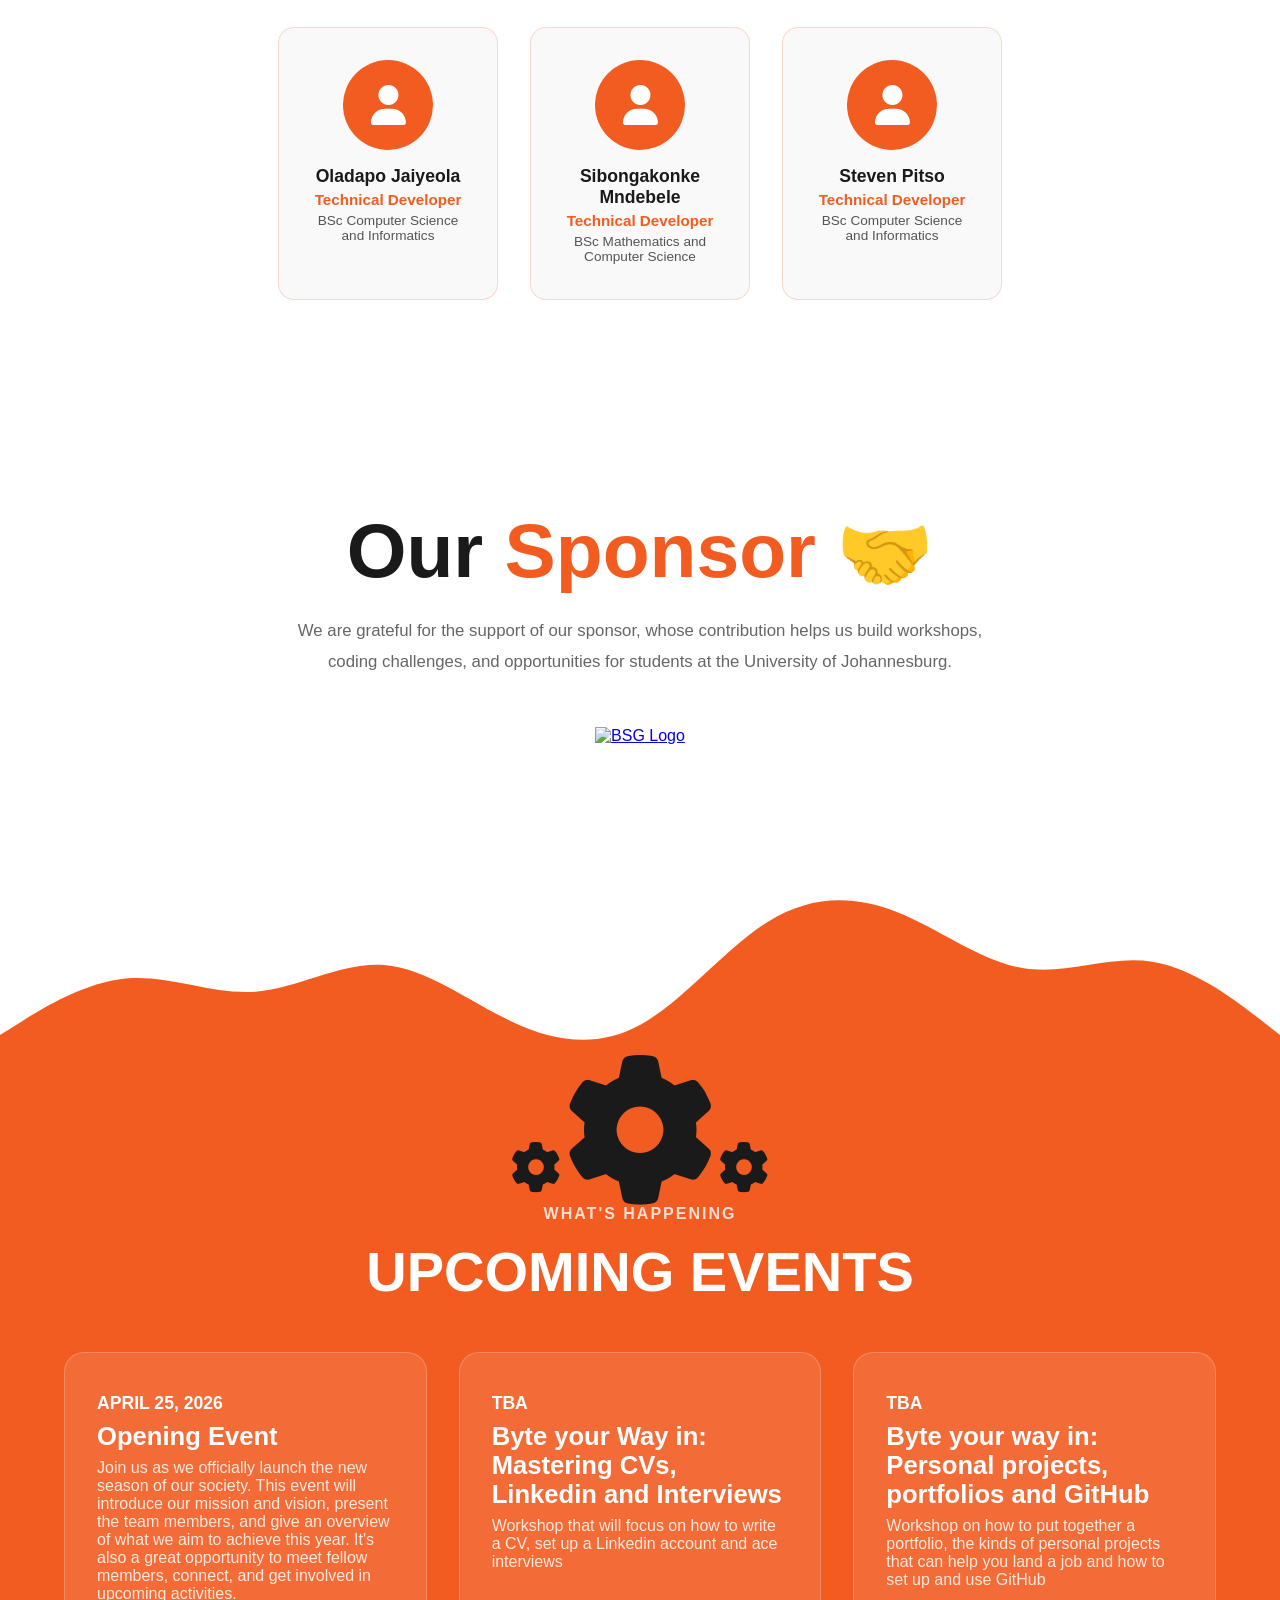
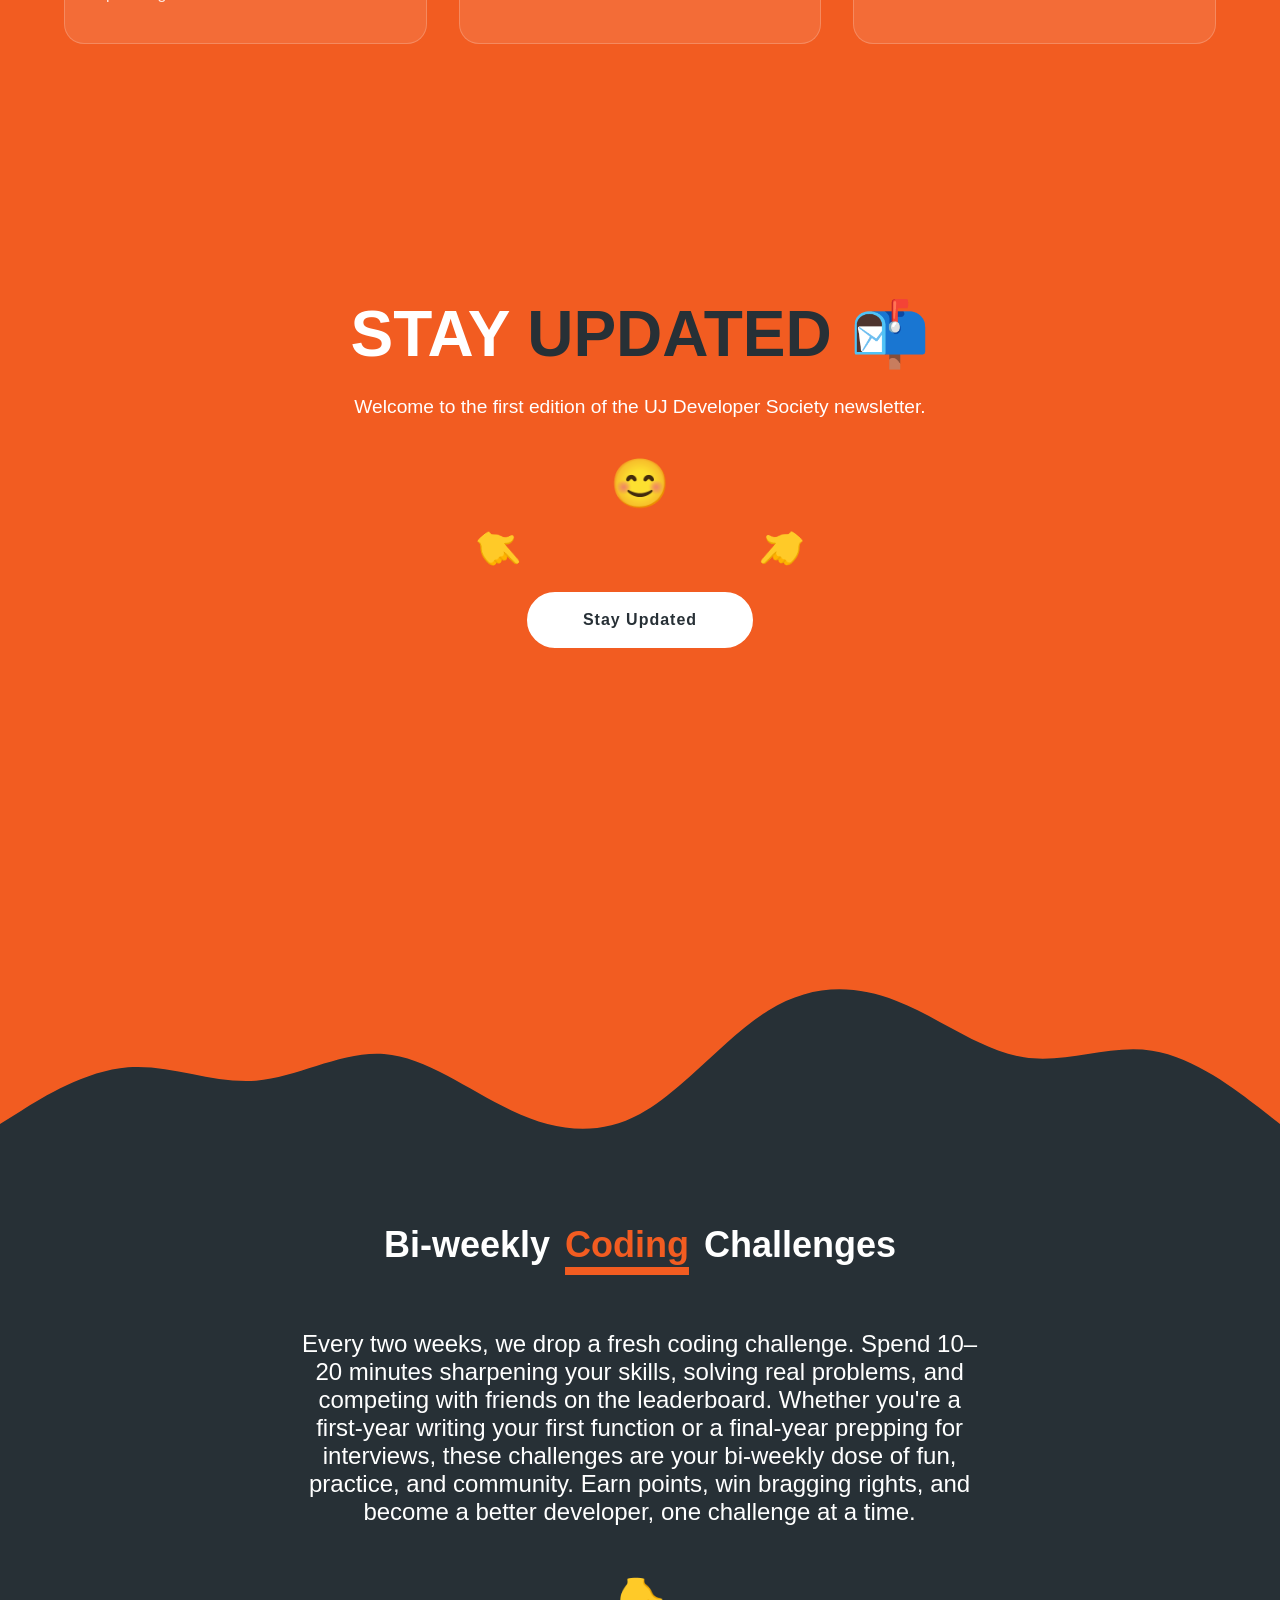
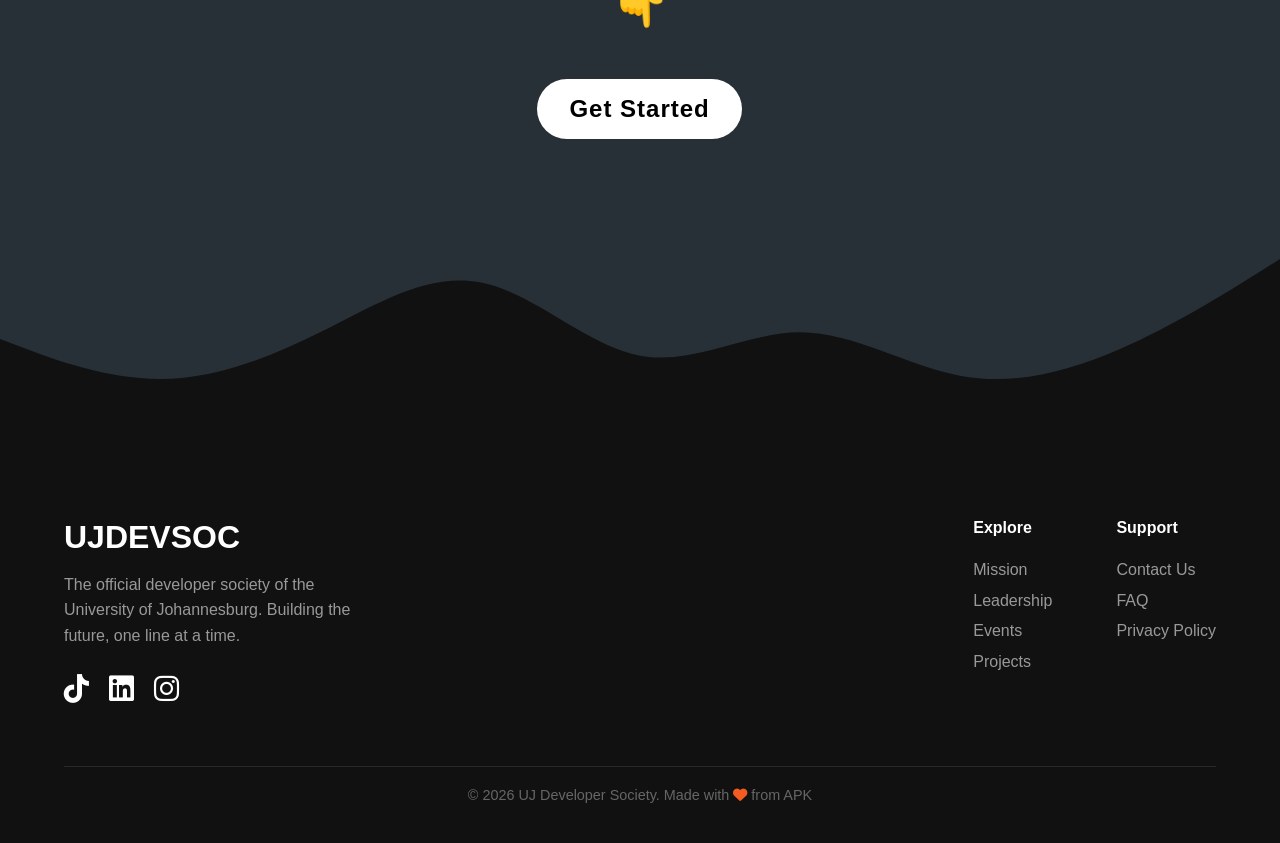
==== commit c0dc267c: "ready" ====
--- a/index.html
+++ b/index.html
@@ -191,7 +191,7 @@
             </div>
             <div class="leader-card">
                 <div class="leader-avatar"><i class="fas fa-user"></i></div>
-                <h3 class="leader-name">Steve Pitso</h3>
+                <h3 class="leader-name">Steven Pitso</h3>
                 <p class="leader-role">Technical Developer</p>
                 <p class="leader-degree">BSc Computer Science and Informatics</p>
             </div>
@@ -275,7 +275,7 @@
                 <span class="cta-emoji">😊</span>
                 <div class="pointer pointer-top-left">👉</div>
                 <div class="pointer pointer-top-right">👈</div>
-                <a href="https://docs.google.com/forms/d/e/1FAIpQLSfzNcE98nJRLOCThQF3g5Jb6enOGE-xSGKDbOO_AIT1IdIsLg/viewform?usp=header" target="_blank" class="newsletter-btn">Stay Updated</a>
+                <a href="https://www.calameo.com/books/0082656005af575167dcc" target="_blank" class="newsletter-btn">Stay Updated</a>
             </div>
         </div>
     </section>
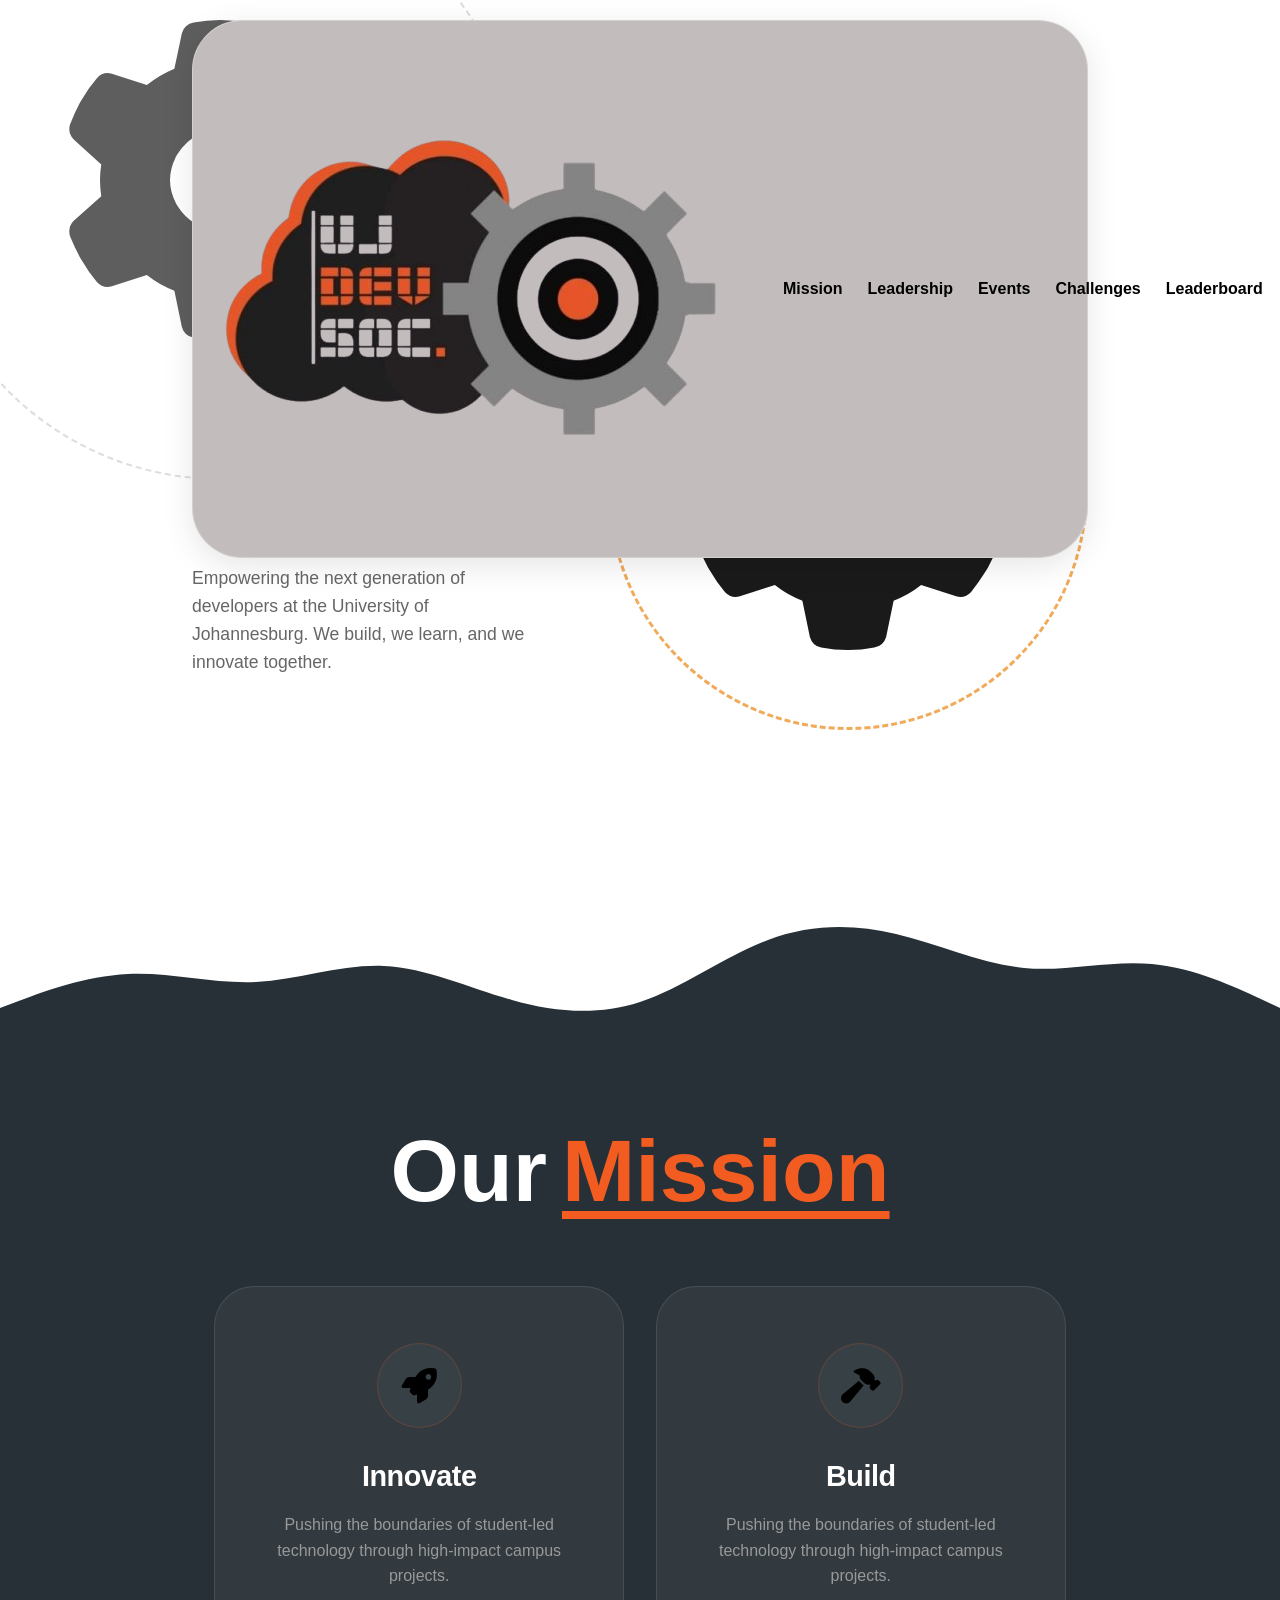
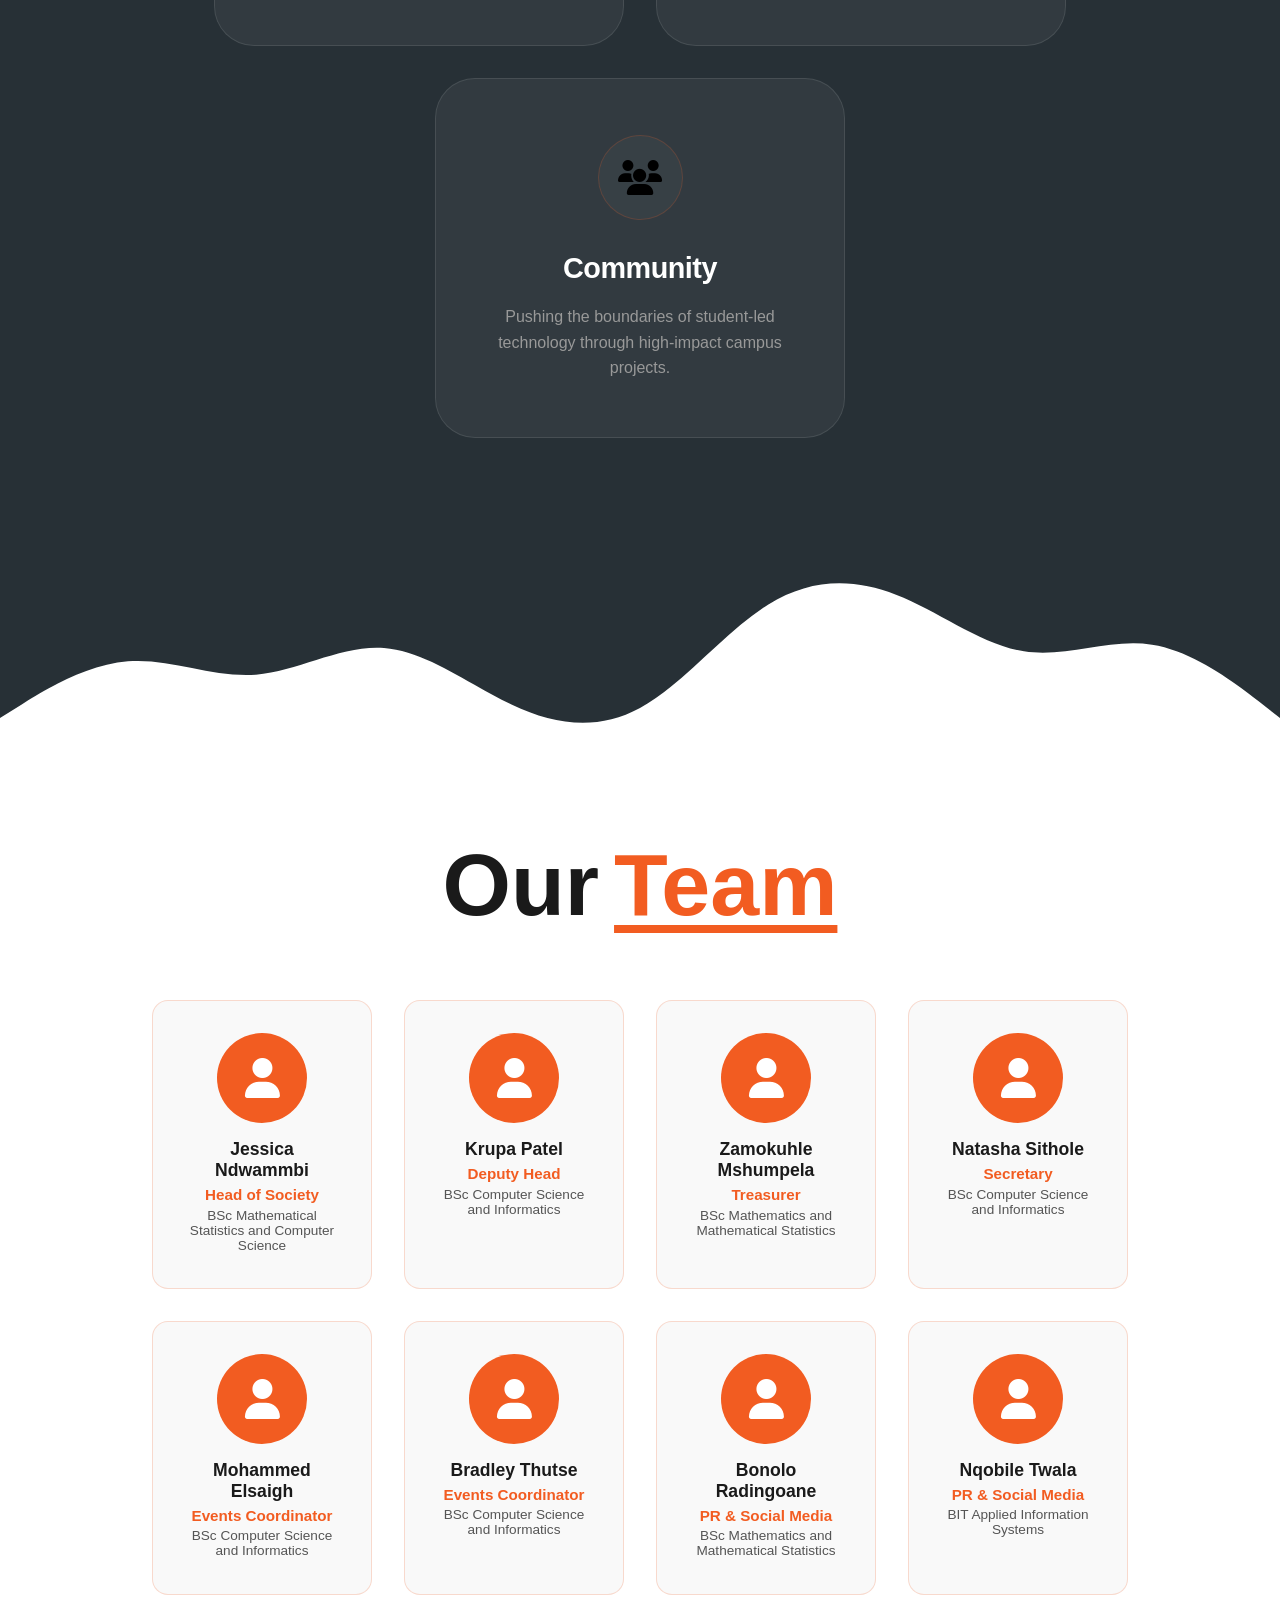
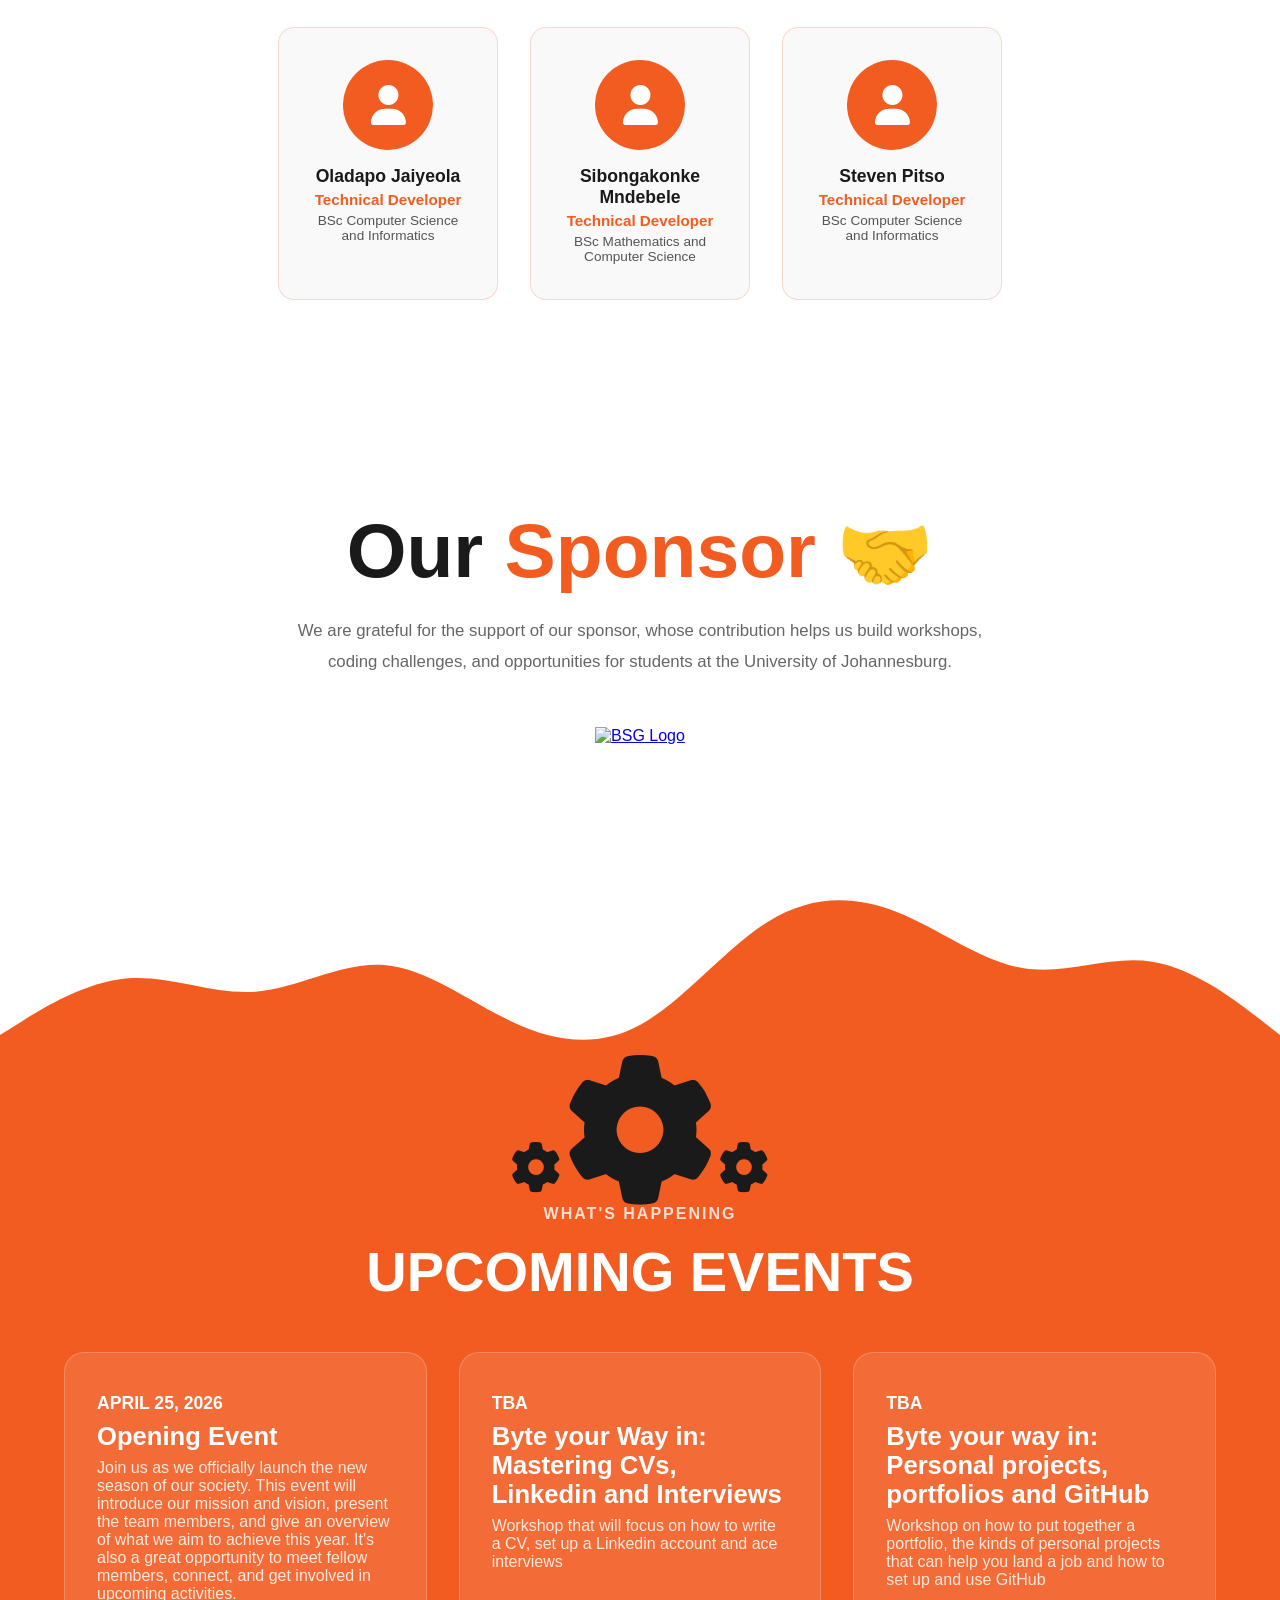
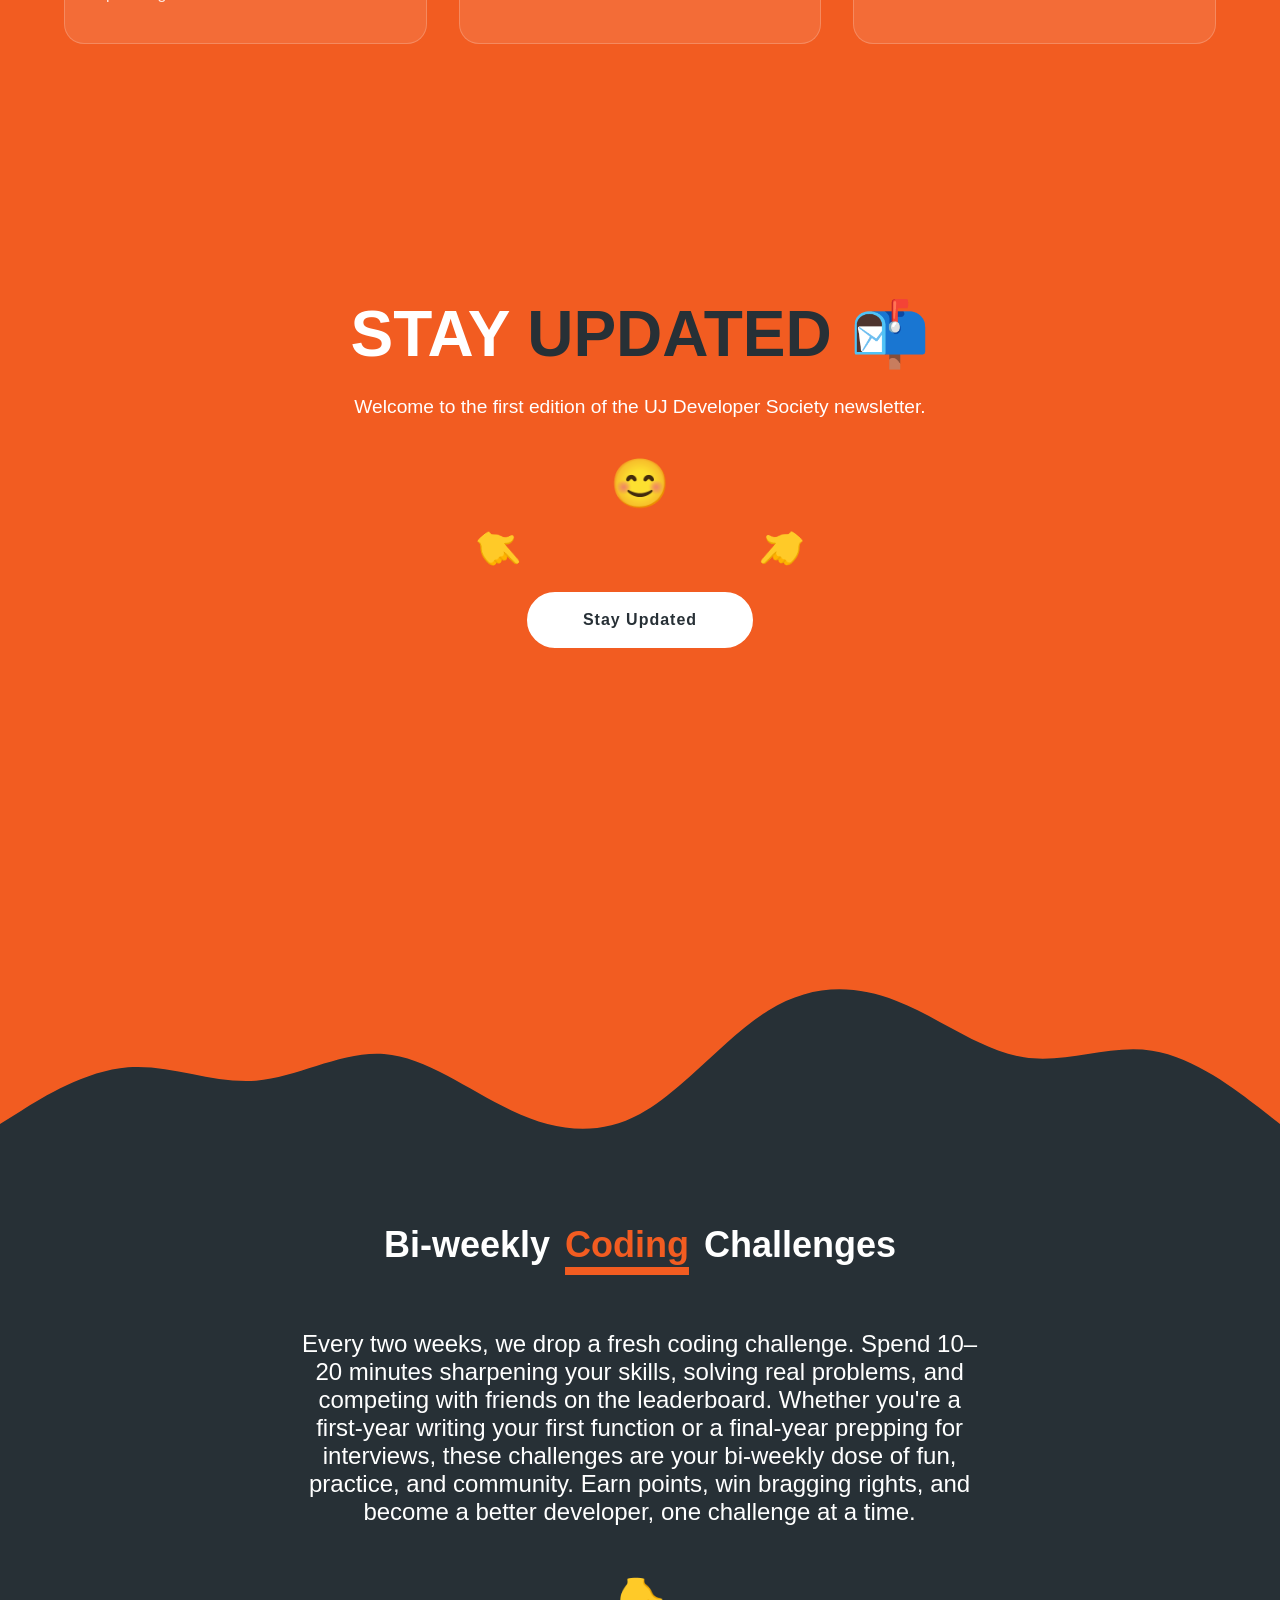
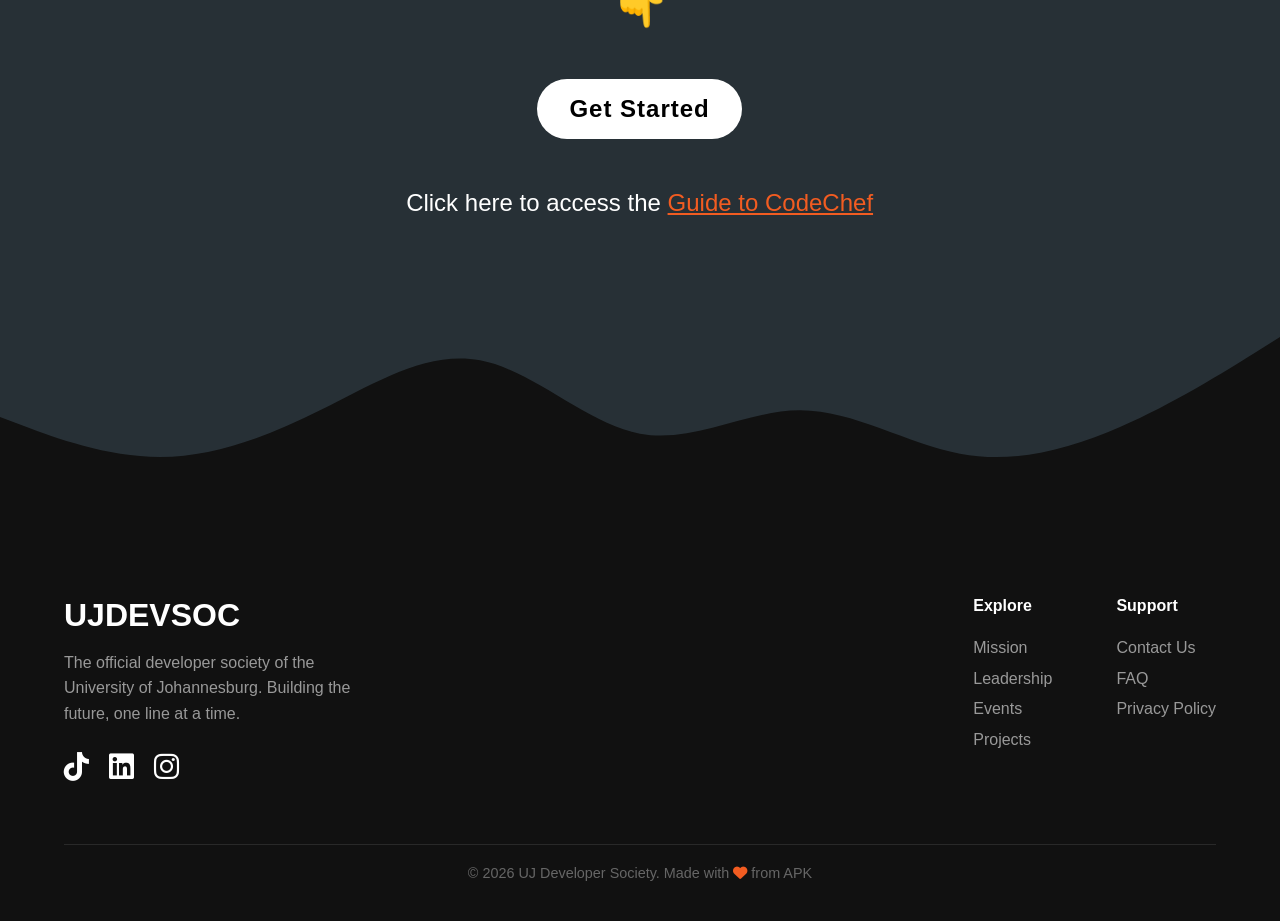
==== commit fdc64085: "Update coding challenges section" ====
--- a/index.html
+++ b/index.html
@@ -312,7 +312,10 @@
             <div  class="pointerEmoji">
                 👇
             </div>
-            <a href="https://docs.google.com/forms/d/e/1FAIpQLSfzNcE98nJRLOCThQF3g5Jb6enOGE-xSGKDbOO_AIT1IdIsLg/viewform?usp=header" class="project-btn">Get Started</a>
+            <a href="https://www.codechef.com/MASH2165" class="project-btn">Get Started</a>
+
+            <p>Click here to access the <a href="\resources\CodeChef_setup_guide.pdf" target="_blank" style="color: #f25c21;">Guide to CodeChef</a></p>
+
         </div>
     </section>
 
